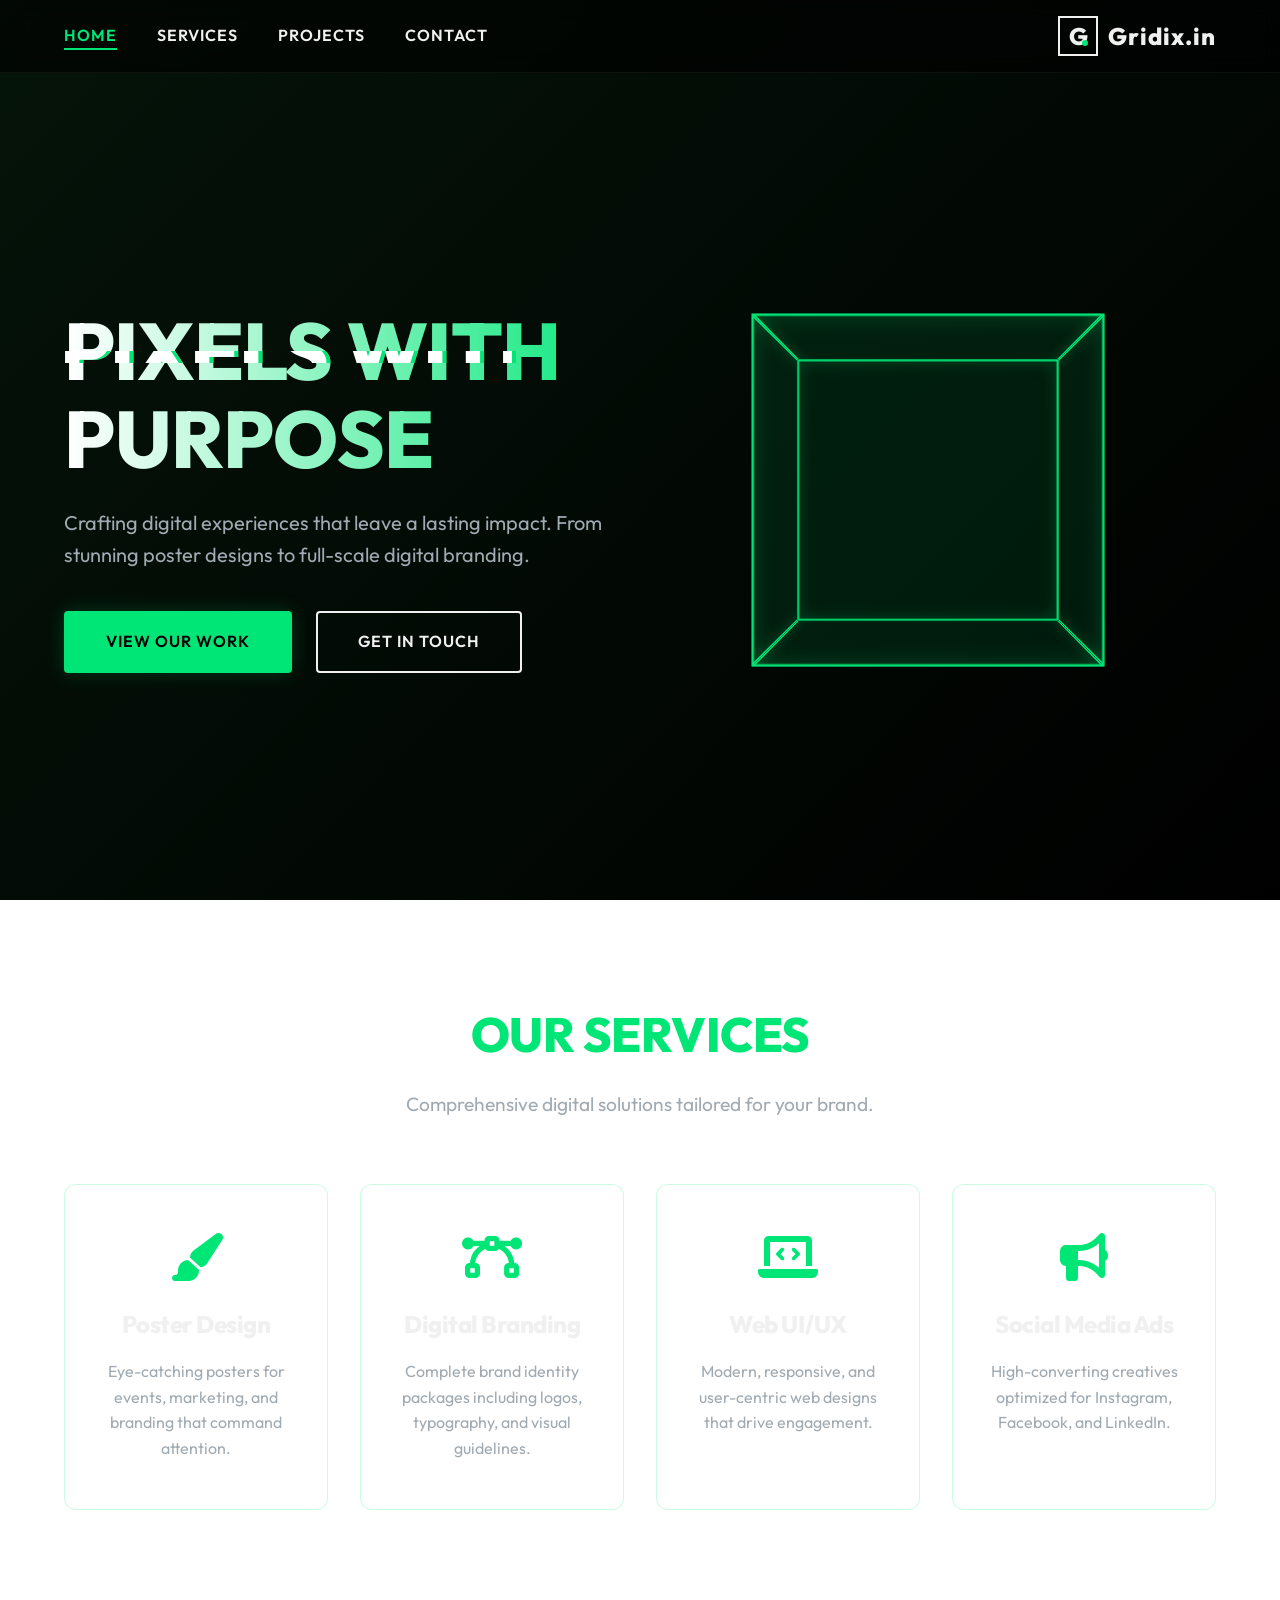
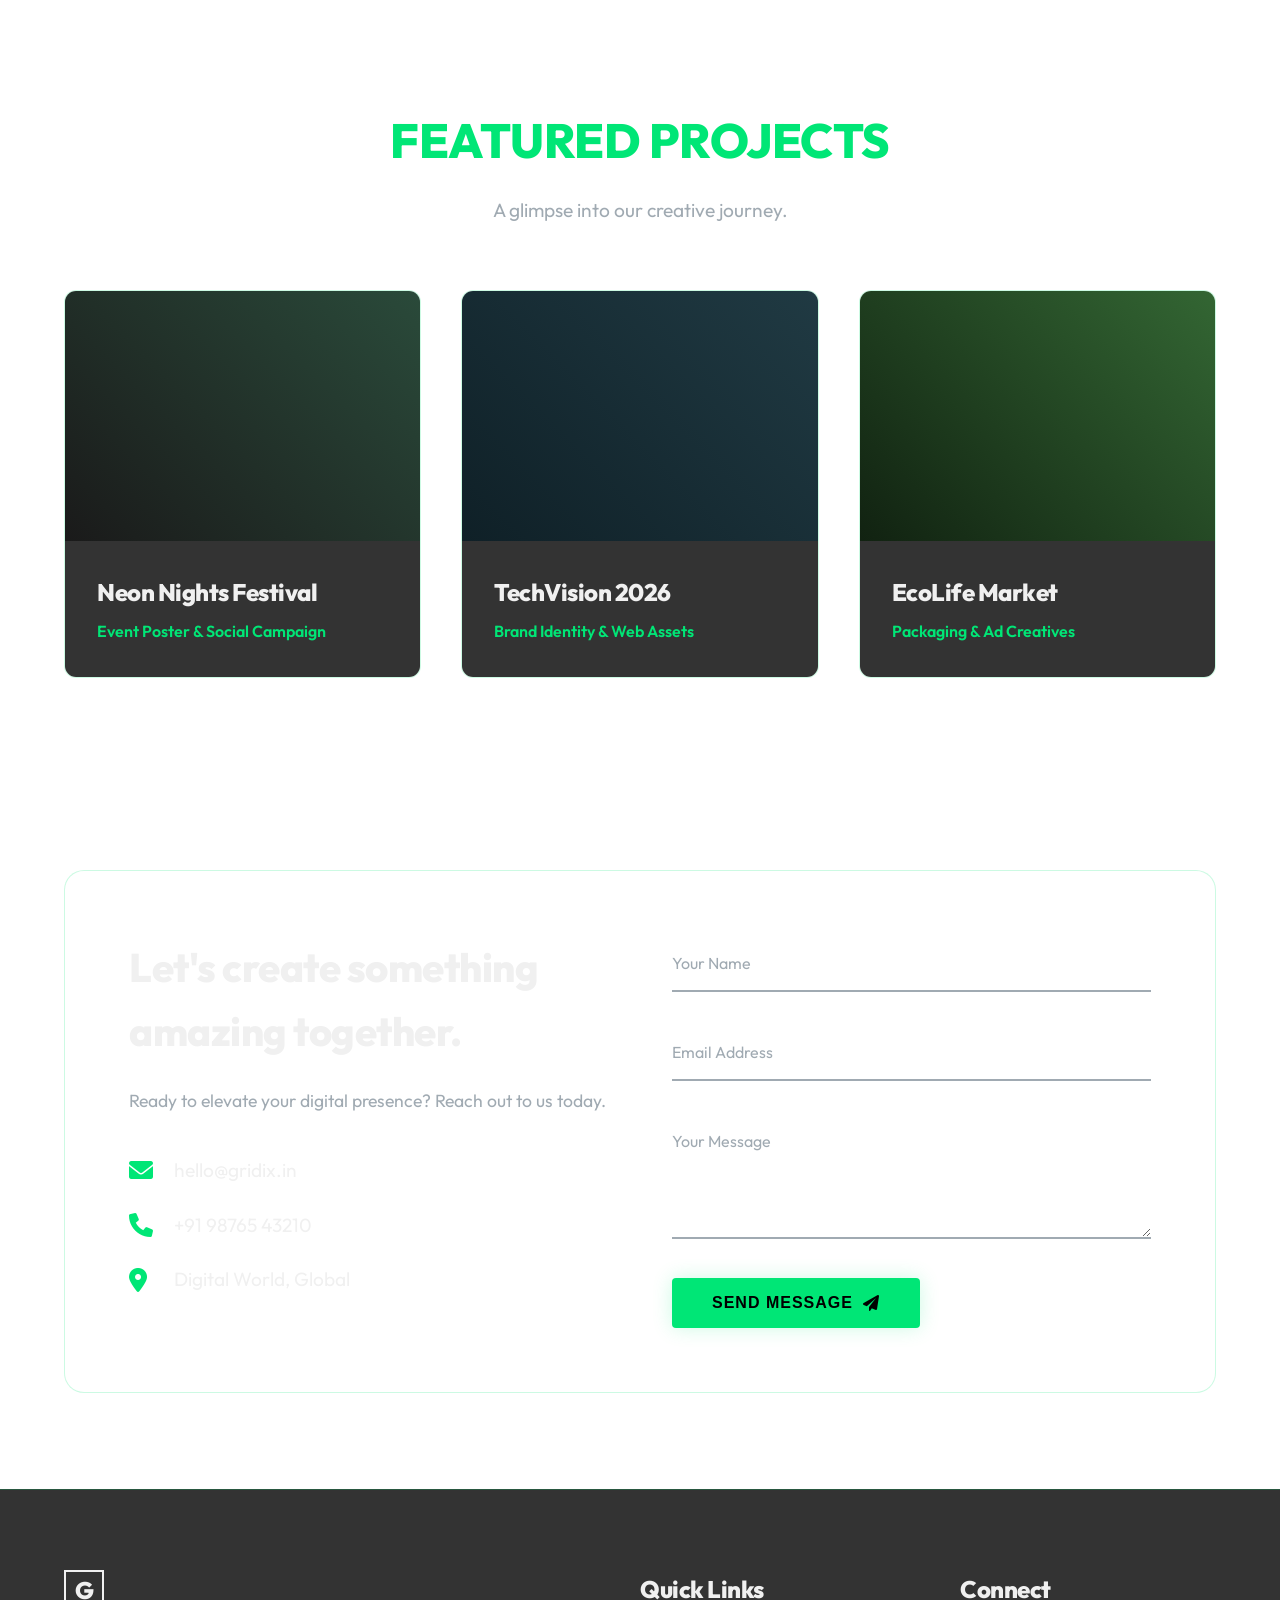
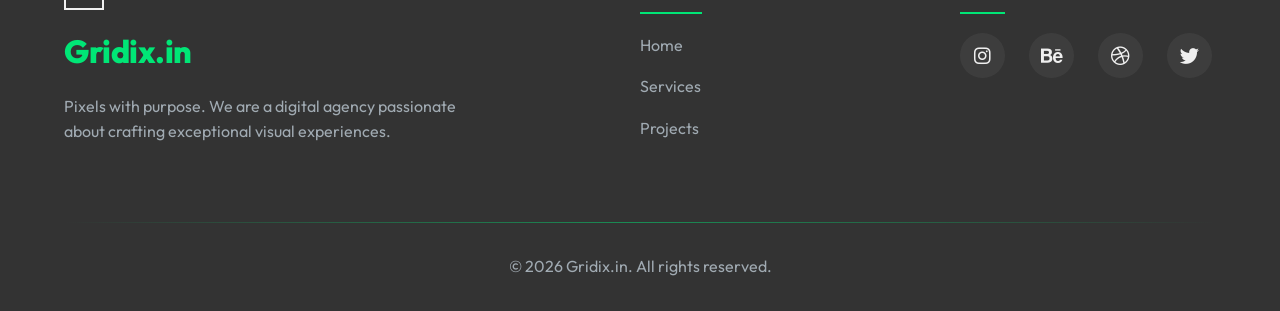
==== index.html @ 875e8d10 "new project created" ====
<!DOCTYPE html>
<html lang="en">
<head>
    <meta charset="UTF-8">
    <meta name="viewport" content="width=device-width, initial-scale=1.0">
    <title>Gridix.in | Digital Agency</title>
    <meta name="description" content="Gridix.in - A premier digital agency specializing in poster design and comprehensive digital solutions.">
    <link rel="stylesheet" href="style.css">
    <link rel="preconnect" href="https://fonts.googleapis.com">
    <link rel="preconnect" href="https://fonts.gstatic.com" crossorigin>
    <link href="https://fonts.googleapis.com/css2?family=Outfit:wght@300;400;600;800&display=swap" rel="stylesheet">
    <link href="https://cdnjs.cloudflare.com/ajax/libs/font-awesome/6.0.0/css/all.min.css" rel="stylesheet">
</head>
<body>
    <header>
        <nav class="navbar">
            <ul class="nav-links">
                <li><a href="#home" class="active">Home</a></li>
                <li><a href="#services">Services</a></li>
                <li><a href="#projects">Projects</a></li>
                <li><a href="#contact">Contact</a></li>
            </ul>
            <div class="logo">
                <a href="#">
                    <div class="logo-box">
                        <span class="g-letter">G</span>
                        <div class="logo-dot"></div>
                    </div>
                    <span class="logo-text">Gridix.in</span>
                </a>
            </div>
            <div class="hamburger">
                <i class="fas fa-bars"></i>
            </div>
        </nav>
    </header>

    <main>
        <section id="home" class="hero">
            <div class="hero-content">
                <h1 class="glitch" data-text="PIXELS WITH PURPOSE">PIXELS WITH PURPOSE</h1>
                <p class="subtitle">Crafting digital experiences that leave a lasting impact. From stunning poster designs to full-scale digital branding.</p>
                <div class="cta-buttons">
                    <a href="#projects" class="btn primary-btn">View Our Work</a>
                    <a href="#contact" class="btn secondary-btn">Get in Touch</a>
                </div>
            </div>
            <div class="hero-graphics">
                <div class="cube-container">
                    <div class="cube">
                        <div class="face front"></div>
                        <div class="face back"></div>
                        <div class="face right"></div>
                        <div class="face left"></div>
                        <div class="face top"></div>
                        <div class="face bottom"></div>
                    </div>
                </div>
            </div>
        </section>

        <section id="services" class="services">
            <div class="section-header">
                <h2>Our Services</h2>
                <p>Comprehensive digital solutions tailored for your brand.</p>
            </div>
            <div class="service-grid">
                <div class="service-card">
                    <i class="fas fa-paint-brush"></i>
                    <h3>Poster Design</h3>
                    <p>Eye-catching posters for events, marketing, and branding that command attention.</p>
                </div>
                <div class="service-card">
                    <i class="fas fa-bezier-curve"></i>
                    <h3>Digital Branding</h3>
                    <p>Complete brand identity packages including logos, typography, and visual guidelines.</p>
                </div>
                <div class="service-card">
                    <i class="fas fa-laptop-code"></i>
                    <h3>Web UI/UX</h3>
                    <p>Modern, responsive, and user-centric web designs that drive engagement.</p>
                </div>
                <div class="service-card">
                    <i class="fas fa-bullhorn"></i>
                    <h3>Social Media Ads</h3>
                    <p>High-converting creatives optimized for Instagram, Facebook, and LinkedIn.</p>
                </div>
            </div>
        </section>

        <section id="projects" class="projects">
            <div class="section-header">
                <h2>Featured Projects</h2>
                <p>A glimpse into our creative journey.</p>
            </div>
            <div class="project-grid">
                <div class="project-card">
                    <div class="project-img" style="background: linear-gradient(45deg, #1a1a1a, #2a4a3a);"></div>
                    <div class="project-info">
                        <h3>Neon Nights Festival</h3>
                        <p>Event Poster & Social Campaign</p>
                    </div>
                </div>
                <div class="project-card">
                    <div class="project-img" style="background: linear-gradient(45deg, #0f2027, #203a43);"></div>
                    <div class="project-info">
                        <h3>TechVision 2026</h3>
                        <p>Brand Identity & Web Assets</p>
                    </div>
                </div>
                <div class="project-card">
                    <div class="project-img" style="background: linear-gradient(45deg, #112211, #336633);"></div>
                    <div class="project-info">
                        <h3>EcoLife Market</h3>
                        <p>Packaging & Ad Creatives</p>
                    </div>
                </div>
            </div>
        </section>

        <section id="contact" class="contact">
            <div class="contact-container">
                <div class="contact-info">
                    <h2>Let's create something amazing together.</h2>
                    <p>Ready to elevate your digital presence? Reach out to us today.</p>
                    <ul class="contact-details">
                        <li><i class="fas fa-envelope"></i> hello@gridix.in</li>
                        <li><i class="fas fa-phone"></i> +91 98765 43210</li>
                        <li><i class="fas fa-map-marker-alt"></i> Digital World, Global</li>
                    </ul>
                </div>
                <form class="contact-form">
                    <div class="input-group">
                        <input type="text" id="name" required placeholder=" ">
                        <label for="name">Your Name</label>
                    </div>
                    <div class="input-group">
                        <input type="email" id="email" required placeholder=" ">
                        <label for="email">Email Address</label>
                    </div>
                    <div class="input-group">
                        <textarea id="message" rows="4" required placeholder=" "></textarea>
                        <label for="message">Your Message</label>
                    </div>
                    <button type="submit" class="btn primary-btn submit-btn">Send Message <i class="fas fa-paper-plane"></i></button>
                </form>
            </div>
        </section>
    </main>

    <footer>
        <div class="footer-content">
            <div class="footer-brand">
                <div class="logo-box small">
                    <span class="g-letter">G</span>
                </div>
                <h2>Gridix.in</h2>
                <p>Pixels with purpose. We are a digital agency passionate about crafting exceptional visual experiences.</p>
            </div>
            <div class="footer-links">
                <h3>Quick Links</h3>
                <ul>
                    <li><a href="#home">Home</a></li>
                    <li><a href="#services">Services</a></li>
                    <li><a href="#projects">Projects</a></li>
                </ul>
            </div>
            <div class="footer-social">
                <h3>Connect</h3>
                <div class="social-icons">
                    <a href="#"><i class="fab fa-instagram"></i></a>
                    <a href="#"><i class="fab fa-behance"></i></a>
                    <a href="#"><i class="fab fa-dribbble"></i></a>
                    <a href="#"><i class="fab fa-twitter"></i></a>
                </div>
            </div>
        </div>
        <div class="footer-bottom">
            <p>&copy; 2026 Gridix.in. All rights reserved.</p>
            <div class="glowing-line"></div>
        </div>
    </footer>

    <script src="script.js"></script>
</body>
</html>
---- style.css ----
:root {
    --bg-dark: #050a07;
    --bg-gradient: linear-gradient(135deg, #051409 0%, #000000 100%);
    --primary-green: #00e676;
    --primary-dark: #00b25c;
    --text-main: #f0f0f0;
    --text-muted: #a0aab2;
    --card-bg: rgba(255, 255, 255, 0.03);
    --card-border: rgba(0, 230, 118, 0.2);
    --glass-bg: rgba(0, 0, 0, 0.6);
    --glass-border: rgba(255, 255, 255, 0.05);
}

* {
    margin: 0;
    padding: 0;
    box-sizing: border-box;
}

html {
    scroll-behavior: smooth;
}

body {
    font-family: 'Outfit', sans-serif;
    background: var(--bg-gradient);
    background-attachment: fixed;
    color: var(--text-main);
    line-height: 1.6;
    overflow-x: hidden;
}

/* Typography */
h1, h2, h3, h4 {
    font-weight: 800;
    letter-spacing: -0.5px;
}

/* Navbar */
header {
    position: fixed;
    top: 0;
    left: 0;
    width: 100%;
    z-index: 1000;
    backdrop-filter: blur(10px);
    -webkit-backdrop-filter: blur(10px);
    background: var(--glass-bg);
    border-bottom: 1px solid var(--glass-border);
    transition: all 0.3s ease;
}

.navbar {
    display: flex;
    justify-content: space-between;
    align-items: center;
    padding: 1rem 5%;
    max-width: 1400px;
    margin: 0 auto;
}

/* Reverse order for logo on right */
.nav-links {
    display: flex;
    list-style: none;
    gap: 2.5rem;
    order: 1; /* Left side */
}

.nav-links a {
    color: var(--text-main);
    text-decoration: none;
    font-weight: 600;
    font-size: 1rem;
    text-transform: uppercase;
    letter-spacing: 1px;
    position: relative;
    transition: color 0.3s ease;
}

.nav-links a::after {
    content: '';
    position: absolute;
    bottom: -5px;
    left: 0;
    width: 0;
    height: 2px;
    background: var(--primary-green);
    transition: width 0.3s ease;
}

.nav-links a:hover, .nav-links a.active {
    color: var(--primary-green);
}

.nav-links a:hover::after, .nav-links a.active::after {
    width: 100%;
}

.logo {
    order: 2; /* Right side */
}

.logo a {
    display: flex;
    align-items: center;
    gap: 10px;
    text-decoration: none;
    color: var(--text-main);
}

.logo-box {
    width: 40px;
    height: 40px;
    background: transparent;
    border: 2px solid var(--text-main);
    display: flex;
    justify-content: center;
    align-items: center;
    position: relative;
    transition: all 0.3s ease;
}

.logo-box .g-letter {
    font-weight: 800;
    font-size: 1.5rem;
    color: var(--text-main);
}

.logo-dot {
    position: absolute;
    bottom: 8px;
    right: 8px;
    width: 6px;
    height: 6px;
    background: var(--primary-green);
    border-radius: 50%;
}

.logo-text {
    font-weight: 800;
    font-size: 1.5rem;
    letter-spacing: 1px;
}

.logo:hover .logo-box {
    border-color: var(--primary-green);
    box-shadow: 0 0 15px rgba(0, 230, 118, 0.3);
}

.hamburger {
    display: none;
    font-size: 1.5rem;
    cursor: pointer;
    order: 3;
    color: var(--text-main);
}

/* Hero Section */
.hero {
    min-height: 100vh;
    display: flex;
    align-items: center;
    padding: 0 5%;
    max-width: 1400px;
    margin: 0 auto;
    padding-top: 80px;
    position: relative;
    overflow: hidden;
}

.hero-content {
    flex: 1;
    z-index: 2;
}

.hero h1 {
    font-size: 5rem;
    line-height: 1.1;
    margin-bottom: 1.5rem;
    background: linear-gradient(to right, #fff, var(--primary-green));
    -webkit-background-clip: text;
    -webkit-text-fill-color: transparent;
    text-transform: uppercase;
}

.hero .subtitle {
    font-size: 1.25rem;
    color: var(--text-muted);
    max-width: 600px;
    margin-bottom: 2.5rem;
}

.cta-buttons {
    display: flex;
    gap: 1.5rem;
}

.btn {
    padding: 1rem 2.5rem;
    border-radius: 4px;
    text-decoration: none;
    font-weight: 600;
    font-size: 1rem;
    text-transform: uppercase;
    letter-spacing: 1px;
    transition: all 0.3s ease;
    cursor: pointer;
    display: inline-flex;
    align-items: center;
    justify-content: center;
    gap: 10px;
}

.primary-btn {
    background: var(--primary-green);
    color: #000;
    border: 2px solid var(--primary-green);
    box-shadow: 0 0 20px rgba(0, 230, 118, 0.2);
}

.primary-btn:hover {
    background: transparent;
    color: var(--primary-green);
    box-shadow: 0 0 30px rgba(0, 230, 118, 0.4);
}

.secondary-btn {
    background: transparent;
    color: var(--text-main);
    border: 2px solid var(--text-main);
}

.secondary-btn:hover {
    border-color: var(--primary-green);
    color: var(--primary-green);
}

/* 3D Cube Animation for Hero */
.hero-graphics {
    flex: 1;
    display: flex;
    justify-content: center;
    align-items: center;
    z-index: 1;
}

.cube-container {
    width: 300px;
    height: 300px;
    perspective: 1000px;
}

.cube {
    width: 100%;
    height: 100%;
    position: relative;
    transform-style: preserve-3d;
    animation: rotate 20s infinite linear;
}

.face {
    position: absolute;
    width: 300px;
    height: 300px;
    background: rgba(0, 230, 118, 0.05);
    border: 2px solid var(--primary-green);
    box-shadow: 0 0 20px rgba(0, 230, 118, 0.2) inset;
}

.front  { transform: translateZ(150px); }
.back   { transform: rotateY(180deg) translateZ(150px); }
.right  { transform: rotateY(90deg) translateZ(150px); }
.left   { transform: rotateY(-90deg) translateZ(150px); }
.top    { transform: rotateX(90deg) translateZ(150px); }
.bottom { transform: rotateX(-90deg) translateZ(150px); }

@keyframes rotate {
    0% { transform: rotateX(0) rotateY(0); }
    100% { transform: rotateX(360deg) rotateY(360deg); }
}

/* Sections Common */
section {
    padding: 6rem 5%;
    max-width: 1400px;
    margin: 0 auto;
}

.section-header {
    margin-bottom: 4rem;
    text-align: center;
}

.section-header h2 {
    font-size: 3rem;
    color: var(--primary-green);
    margin-bottom: 1rem;
    text-transform: uppercase;
}

.section-header p {
    color: var(--text-muted);
    font-size: 1.2rem;
}

/* Services */
.service-grid {
    display: grid;
    grid-template-columns: repeat(auto-fit, minmax(250px, 1fr));
    gap: 2rem;
}

.service-card {
    background: var(--card-bg);
    border: 1px solid var(--card-border);
    padding: 3rem 2rem;
    border-radius: 12px;
    text-align: center;
    transition: all 0.4s ease;
    backdrop-filter: blur(5px);
    position: relative;
    overflow: hidden;
}

.service-card::before {
    content: '';
    position: absolute;
    top: 0;
    left: 0;
    width: 100%;
    height: 100%;
    background: linear-gradient(45deg, transparent, rgba(0, 230, 118, 0.1), transparent);
    transform: translateX(-100%);
    transition: transform 0.6s ease;
}

.service-card:hover::before {
    transform: translateX(100%);
}

.service-card:hover {
    transform: translateY(-10px);
    border-color: var(--primary-green);
    box-shadow: 0 10px 30px rgba(0, 0, 0, 0.5);
}

.service-card i {
    font-size: 3rem;
    color: var(--primary-green);
    margin-bottom: 1.5rem;
}

.service-card h3 {
    font-size: 1.5rem;
    margin-bottom: 1rem;
}

.service-card p {
    color: var(--text-muted);
}

/* Projects */
.project-grid {
    display: grid;
    grid-template-columns: repeat(auto-fit, minmax(350px, 1fr));
    gap: 2.5rem;
}

.project-card {
    border-radius: 12px;
    overflow: hidden;
    background: var(--card-bg);
    border: 1px solid var(--card-border);
    transition: all 0.4s ease;
    cursor: pointer;
}

.project-img {
    height: 250px;
    width: 100%;
    transition: transform 0.5s ease;
}

.project-card:hover .project-img {
    transform: scale(1.05);
}

.project-info {
    padding: 2rem;
    position: relative;
    background: rgba(0,0,0,0.8);
    z-index: 2;
}

.project-info h3 {
    font-size: 1.5rem;
    margin-bottom: 0.5rem;
}

.project-info p {
    color: var(--primary-green);
    font-weight: 600;
}

.project-card:hover {
    border-color: var(--primary-green);
    box-shadow: 0 15px 40px rgba(0, 230, 118, 0.15);
}

/* Contact */
.contact-container {
    display: grid;
    grid-template-columns: 1fr 1fr;
    gap: 4rem;
    background: var(--card-bg);
    border: 1px solid var(--card-border);
    padding: 4rem;
    border-radius: 20px;
    backdrop-filter: blur(10px);
}

.contact-info h2 {
    font-size: 2.5rem;
    margin-bottom: 1.5rem;
}

.contact-info p {
    color: var(--text-muted);
    margin-bottom: 2.5rem;
    font-size: 1.1rem;
}

.contact-details {
    list-style: none;
}

.contact-details li {
    display: flex;
    align-items: center;
    gap: 15px;
    margin-bottom: 1.5rem;
    font-size: 1.2rem;
}

.contact-details i {
    color: var(--primary-green);
    font-size: 1.5rem;
    width: 30px;
}

.contact-form {
    display: flex;
    flex-direction: column;
    gap: 2rem;
}

.input-group {
    position: relative;
}

.input-group input,
.input-group textarea {
    width: 100%;
    padding: 1rem 0;
    background: transparent;
    border: none;
    border-bottom: 2px solid var(--text-muted);
    color: var(--text-main);
    font-size: 1.1rem;
    font-family: 'Outfit', sans-serif;
    outline: none;
    transition: border-color 0.3s ease;
}

.input-group label {
    position: absolute;
    left: 0;
    top: 1rem;
    color: var(--text-muted);
    transition: all 0.3s ease;
    pointer-events: none;
}

.input-group input:focus,
.input-group textarea:focus {
    border-bottom-color: var(--primary-green);
}

.input-group input:focus + label,
.input-group input:not(:placeholder-shown) + label,
.input-group textarea:focus + label,
.input-group textarea:not(:placeholder-shown) + label {
    top: -1.5rem;
    font-size: 0.9rem;
    color: var(--primary-green);
}

.submit-btn {
    align-self: flex-start;
    border: none;
}

/* Footer */
footer {
    background: rgba(0, 0, 0, 0.8);
    border-top: 1px solid var(--card-border);
    padding: 5rem 5% 2rem;
}

.footer-content {
    max-width: 1400px;
    margin: 0 auto;
    display: grid;
    grid-template-columns: 2fr 1fr 1fr;
    gap: 4rem;
    margin-bottom: 4rem;
}

.footer-brand h2 {
    font-size: 2rem;
    margin: 1rem 0;
    color: var(--primary-green);
}

.footer-brand p {
    color: var(--text-muted);
    max-width: 400px;
}

.footer-links h3, .footer-social h3 {
    font-size: 1.5rem;
    margin-bottom: 1.5rem;
    position: relative;
    display: inline-block;
}

.footer-links h3::after, .footer-social h3::after {
    content: '';
    position: absolute;
    bottom: -5px;
    left: 0;
    width: 50%;
    height: 2px;
    background: var(--primary-green);
}

.footer-links ul {
    list-style: none;
}

.footer-links li {
    margin-bottom: 1rem;
}

.footer-links a {
    color: var(--text-muted);
    text-decoration: none;
    transition: color 0.3s ease;
}

.footer-links a:hover {
    color: var(--primary-green);
}

.social-icons {
    display: flex;
    gap: 1.5rem;
}

.social-icons a {
    width: 45px;
    height: 45px;
    border-radius: 50%;
    background: rgba(255, 255, 255, 0.05);
    display: flex;
    justify-content: center;
    align-items: center;
    color: var(--text-main);
    text-decoration: none;
    font-size: 1.2rem;
    transition: all 0.3s ease;
    border: 1px solid transparent;
}

.social-icons a:hover {
    background: var(--primary-green);
    color: #000;
    transform: translateY(-5px);
    box-shadow: 0 5px 15px rgba(0, 230, 118, 0.4);
}

.footer-bottom {
    max-width: 1400px;
    margin: 0 auto;
    text-align: center;
    color: var(--text-muted);
    position: relative;
    padding-top: 2rem;
}

.glowing-line {
    position: absolute;
    top: 0;
    left: 50%;
    transform: translateX(-50%);
    width: 100%;
    height: 1px;
    background: linear-gradient(90deg, transparent, var(--primary-green), transparent);
    opacity: 0.5;
}

/* Responsive */
@media (max-width: 1024px) {
    .hero h1 { font-size: 4rem; }
    .contact-container { grid-template-columns: 1fr; }
    .footer-content { grid-template-columns: 1fr 1fr; }
}

@media (max-width: 768px) {
    .navbar {
        flex-direction: row;
        justify-content: space-between;
    }
    
    .nav-links {
        position: fixed;
        top: 80px;
        left: -100%;
        width: 100%;
        height: calc(100vh - 80px);
        background: var(--bg-dark);
        flex-direction: column;
        align-items: center;
        justify-content: center;
        gap: 3rem;
        transition: left 0.4s ease;
        order: unset;
    }

    .nav-links.active {
        left: 0;
    }
    
    .nav-links a {
        font-size: 1.5rem;
    }

    header .navbar {
        display: flex;
        justify-content: space-between;
    }
    .hamburger {
        display: block;
        order: 1;
    }
    .logo {
        order: 2;
    }
    .logo a {
        justify-content: flex-end;
    }

    .hero {
        flex-direction: column-reverse;
        text-align: center;
        padding-top: 120px;
    }

    .cta-buttons {
        justify-content: center;
    }

    .hero h1 { font-size: 3rem; }
    
    .cube-container {
        width: 200px;
        height: 200px;
        margin-bottom: 3rem;
    }
    
    .face {
        width: 200px;
        height: 200px;
    }
    .front  { transform: translateZ(100px); }
    .back   { transform: rotateY(180deg) translateZ(100px); }
    .right  { transform: rotateY(90deg) translateZ(100px); }
    .left   { transform: rotateY(-90deg) translateZ(100px); }
    .top    { transform: rotateX(90deg) translateZ(100px); }
    .bottom { transform: rotateX(-90deg) translateZ(100px); }

    .footer-content { grid-template-columns: 1fr; gap: 2rem; }
}

/* Utility Animations */
.glitch {
    position: relative;
}

.glitch::before, .glitch::after {
    content: attr(data-text);
    position: absolute;
    top: 0;
    left: 0;
    width: 100%;
    height: 100%;
    background: transparent;
    pointer-events: none;
}

.glitch::before {
    left: 2px;
    text-shadow: -2px 0 var(--primary-green);
    clip: rect(44px, 450px, 56px, 0);
    animation: glitch-anim 5s infinite linear alternate-reverse;
}

.glitch::after {
    left: -2px;
    text-shadow: -2px 0 #fff;
    clip: rect(44px, 450px, 56px, 0);
    animation: glitch-anim2 5s infinite linear alternate-reverse;
}

@keyframes glitch-anim {
    0% { clip: rect(13px, 9999px, 83px, 0); }
    5% { clip: rect(61px, 9999px, 49px, 0); }
    10% { clip: rect(89px, 9999px, 32px, 0); }
    15% { clip: rect(31px, 9999px, 12px, 0); }
    20% { clip: rect(2px, 9999px, 72px, 0); }
    25% { clip: rect(56px, 9999px, 86px, 0); }
    30% { clip: rect(97px, 9999px, 2px, 0); }
    35% { clip: rect(42px, 9999px, 93px, 0); }
    40% { clip: rect(78px, 9999px, 64px, 0); }
    45% { clip: rect(15px, 9999px, 21px, 0); }
    50% { clip: rect(64px, 9999px, 47px, 0); }
    55% { clip: rect(33px, 9999px, 19px, 0); }
    60% { clip: rect(82px, 9999px, 53px, 0); }
    65% { clip: rect(27px, 9999px, 81px, 0); }
    70% { clip: rect(59px, 9999px, 36px, 0); }
    75% { clip: rect(91px, 9999px, 9px, 0); }
    80% { clip: rect(14px, 9999px, 78px, 0); }
    85% { clip: rect(48px, 9999px, 52px, 0); }
    90% { clip: rect(73px, 9999px, 28px, 0); }
    95% { clip: rect(21px, 9999px, 63px, 0); }
    100% { clip: rect(86px, 9999px, 41px, 0); }
}

@keyframes glitch-anim2 {
    0% { clip: rect(48px, 9999px, 81px, 0); }
    5% { clip: rect(15px, 9999px, 62px, 0); }
    10% { clip: rect(93px, 9999px, 24px, 0); }
    15% { clip: rect(57px, 9999px, 11px, 0); }
    20% { clip: rect(22px, 9999px, 79px, 0); }
    25% { clip: rect(84px, 9999px, 36px, 0); }
    30% { clip: rect(6px, 9999px, 92px, 0); }
    35% { clip: rect(39px, 9999px, 45px, 0); }
    40% { clip: rect(67px, 9999px, 8px, 0); }
    45% { clip: rect(19px, 9999px, 53px, 0); }
    50% { clip: rect(72px, 9999px, 27px, 0); }
    55% { clip: rect(41px, 9999px, 69px, 0); }
    60% { clip: rect(88px, 9999px, 14px, 0); }
    65% { clip: rect(35px, 9999px, 98px, 0); }
    70% { clip: rect(63px, 9999px, 42px, 0); }
    75% { clip: rect(11px, 9999px, 76px, 0); }
    80% { clip: rect(95px, 9999px, 33px, 0); }
    85% { clip: rect(52px, 9999px, 87px, 0); }
    90% { clip: rect(28px, 9999px, 5px, 0); }
    95% { clip: rect(76px, 9999px, 61px, 0); }
    100% { clip: rect(4px, 9999px, 89px, 0); }
}
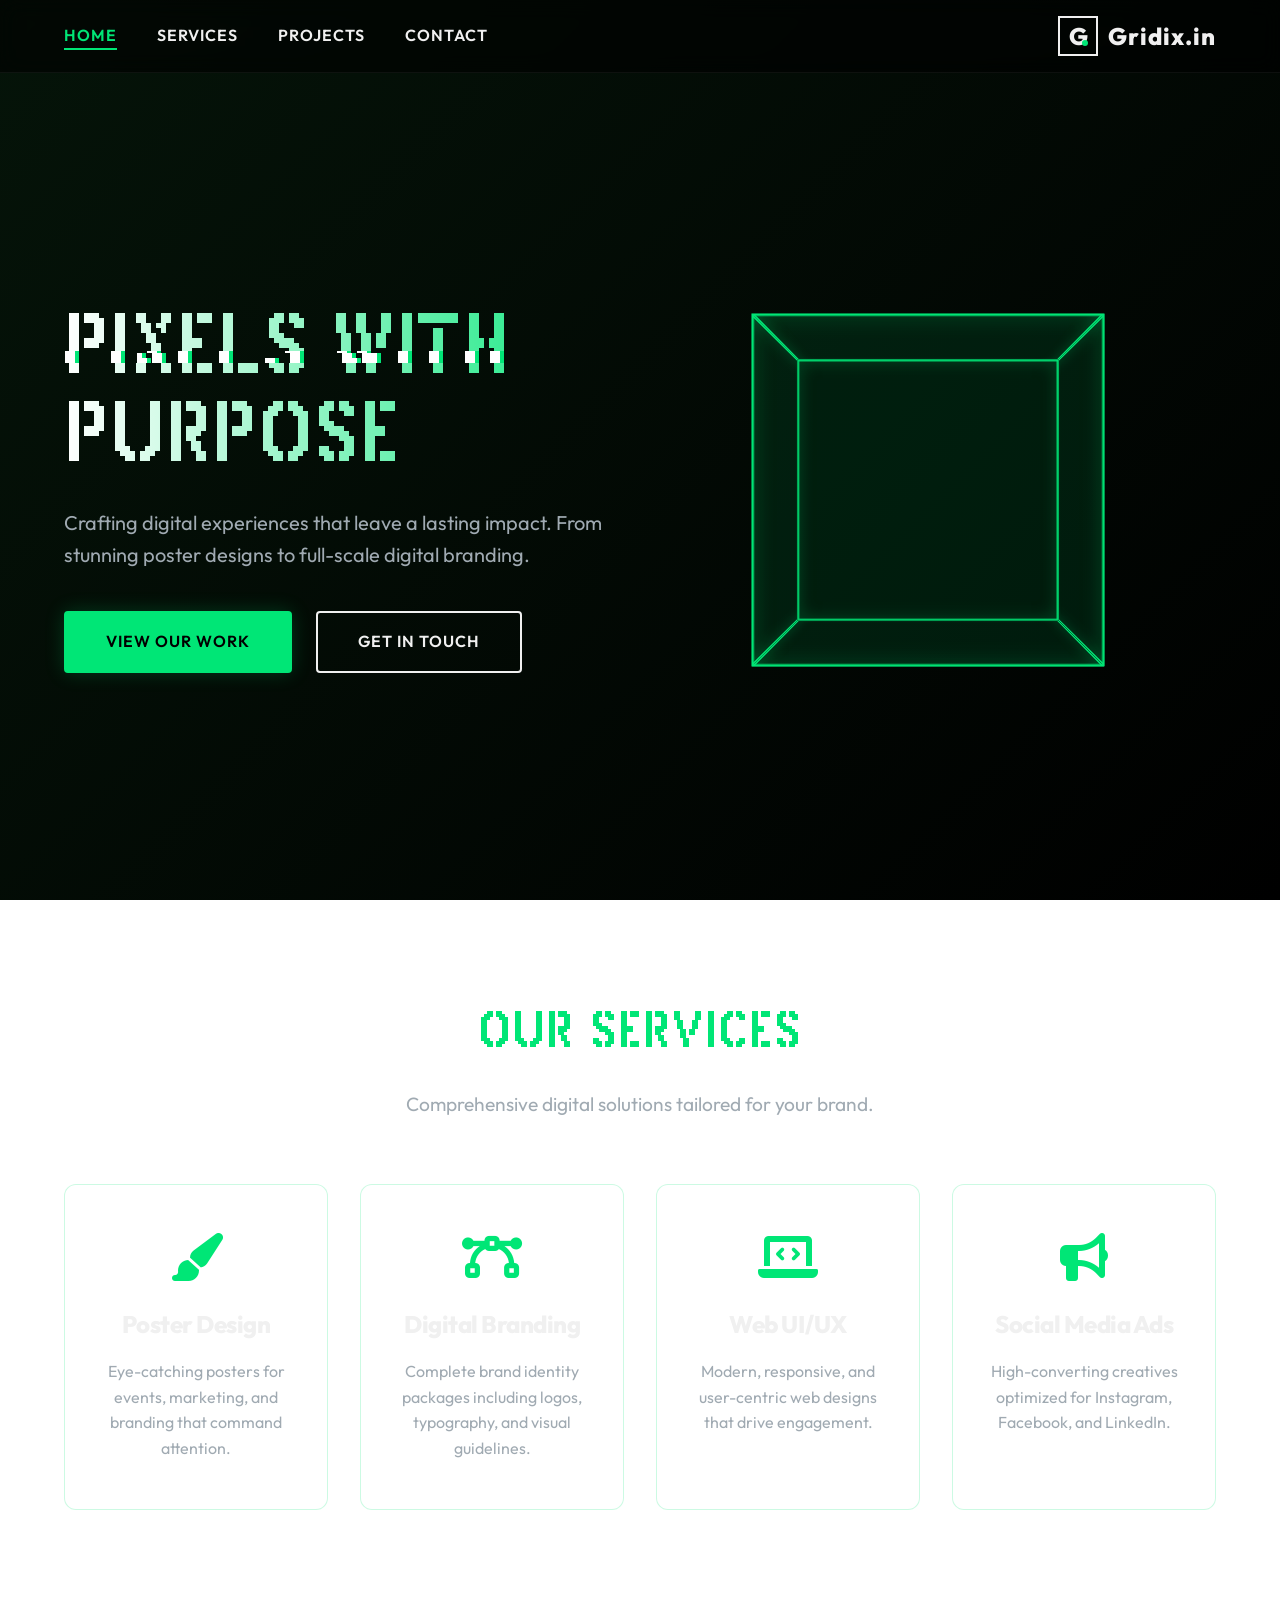
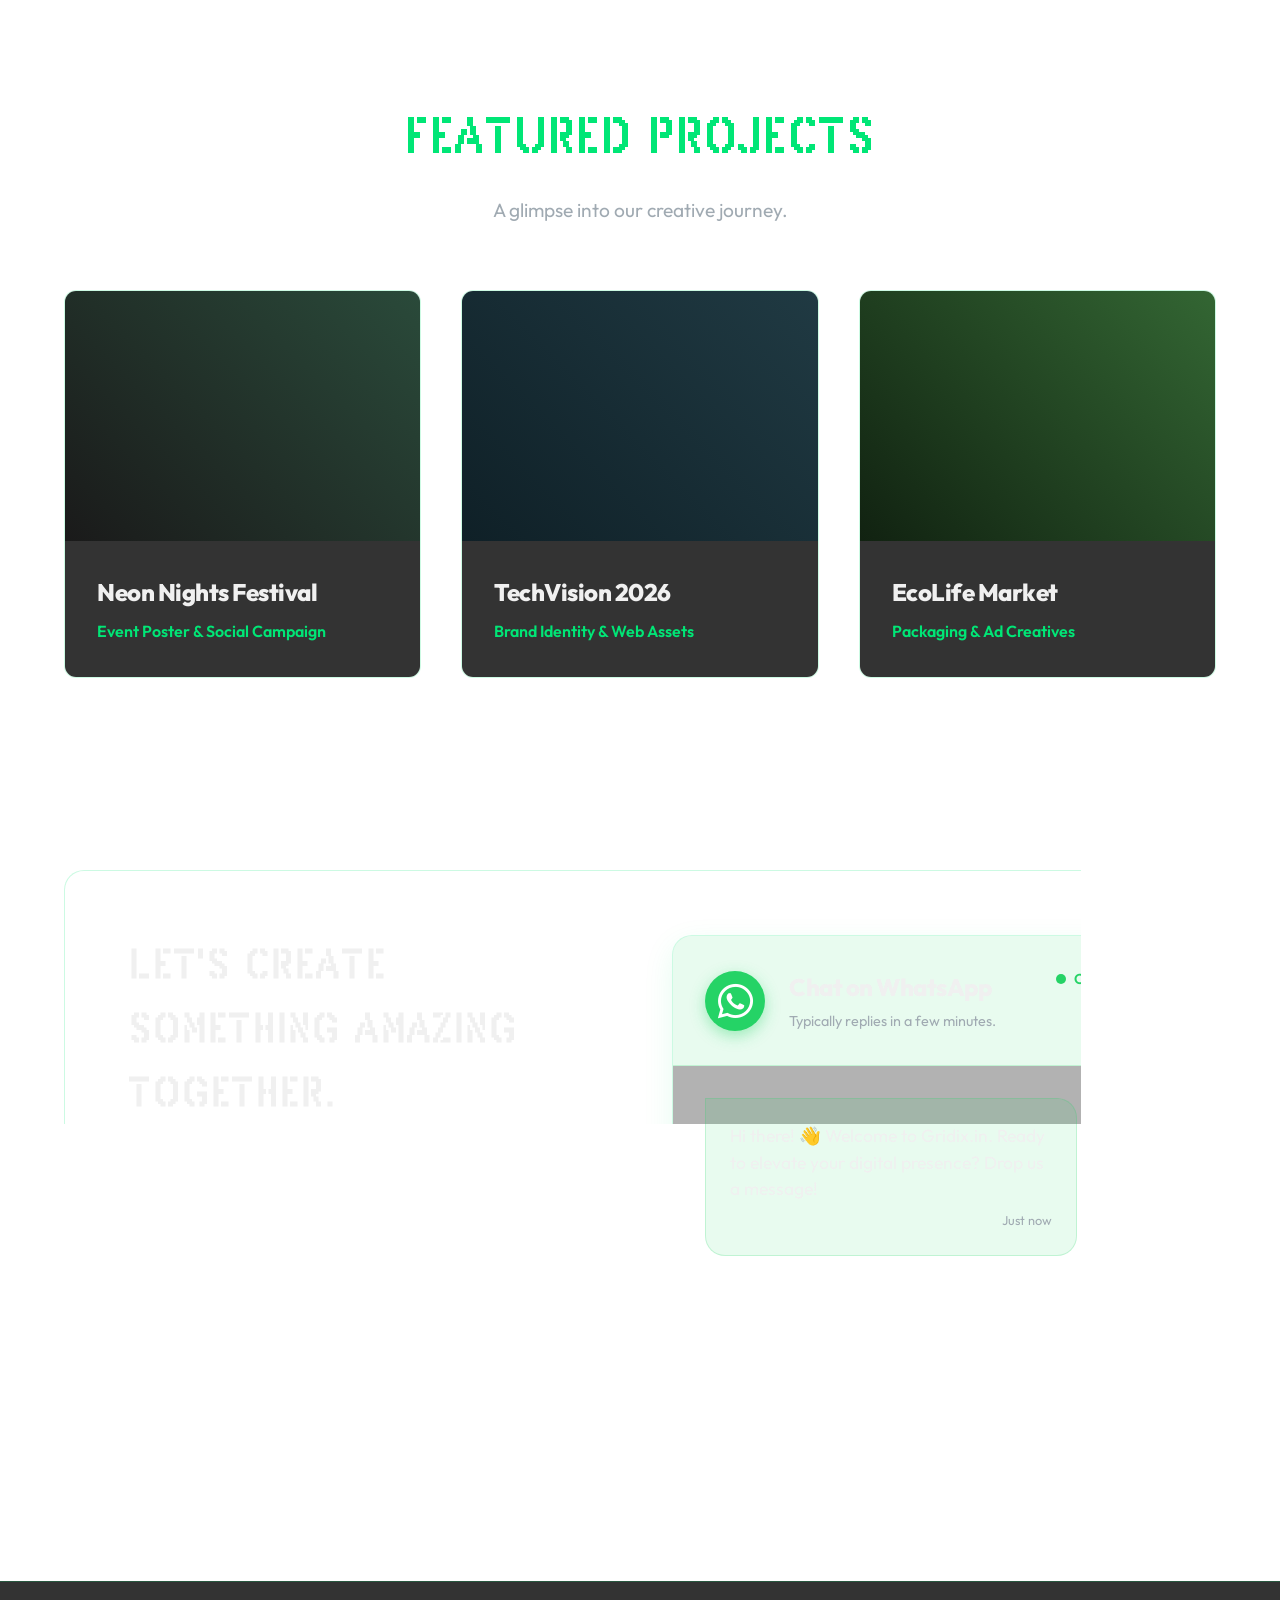
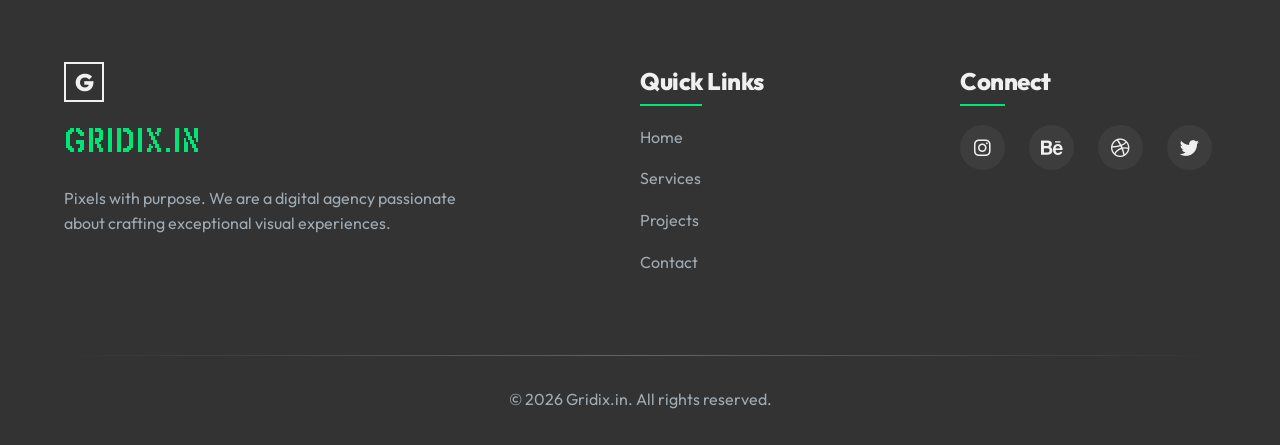
==== commit e9eef8d7: "created responsive system , whatsapp contact system and added new font" ====
--- a/index.html
+++ b/index.html
@@ -15,10 +15,10 @@
     <header>
         <nav class="navbar">
             <ul class="nav-links">
-                <li><a href="#home" class="active">Home</a></li>
-                <li><a href="#services">Services</a></li>
-                <li><a href="#projects">Projects</a></li>
-                <li><a href="#contact">Contact</a></li>
+                <li><a href="index.html" class="active">Home</a></li>
+                <li><a href="services.html">Services</a></li>
+                <li><a href="projects.html">Projects</a></li>
+                <li><a href="contact.html">Contact</a></li>
             </ul>
             <div class="logo">
                 <a href="#">
@@ -41,8 +41,8 @@
                 <h1 class="glitch" data-text="PIXELS WITH PURPOSE">PIXELS WITH PURPOSE</h1>
                 <p class="subtitle">Crafting digital experiences that leave a lasting impact. From stunning poster designs to full-scale digital branding.</p>
                 <div class="cta-buttons">
-                    <a href="#projects" class="btn primary-btn">View Our Work</a>
-                    <a href="#contact" class="btn secondary-btn">Get in Touch</a>
+                    <a href="projects.html" class="btn primary-btn">View Our Work</a>
+                    <a href="contact.html" class="btn secondary-btn">Get in Touch</a>
                 </div>
             </div>
             <div class="hero-graphics">
@@ -129,21 +129,31 @@
                         <li><i class="fas fa-map-marker-alt"></i> Digital World, Global</li>
                     </ul>
                 </div>
-                <form class="contact-form">
-                    <div class="input-group">
-                        <input type="text" id="name" required placeholder=" ">
-                        <label for="name">Your Name</label>
+                <div class="whatsapp-cta">
+                    <div class="wa-header">
+                        <div class="wa-icon">
+                            <i class="fab fa-whatsapp"></i>
+                        </div>
+                        <div class="wa-info">
+                            <h3>Chat on WhatsApp</h3>
+                            <p>Typically replies in a few minutes.</p>
+                        </div>
+                        <div class="wa-status">
+                            <span class="pulse-dot"></span> Online
+                        </div>
                     </div>
-                    <div class="input-group">
-                        <input type="email" id="email" required placeholder=" ">
-                        <label for="email">Email Address</label>
+                    <div class="wa-body">
+                        <div class="chat-bubble">
+                            <p>Hi there! 👋 Welcome to Gridix.in. Ready to elevate your digital presence? Drop us a message!</p>
+                            <span class="time">Just now</span>
+                        </div>
                     </div>
-                    <div class="input-group">
-                        <textarea id="message" rows="4" required placeholder=" "></textarea>
-                        <label for="message">Your Message</label>
+                    <div class="wa-footer">
+                        <a href="https://wa.me/919876543210?text=Hi%20Gridix.in,%20I'm%20interested%20in%20working%20with%20you!" target="_blank" class="btn wa-btn">
+                            <i class="fab fa-whatsapp"></i> Start Conversation
+                        </a>
                     </div>
-                    <button type="submit" class="btn primary-btn submit-btn">Send Message <i class="fas fa-paper-plane"></i></button>
-                </form>
+                </div>
             </div>
         </section>
     </main>
@@ -160,9 +170,10 @@
             <div class="footer-links">
                 <h3>Quick Links</h3>
                 <ul>
-                    <li><a href="#home">Home</a></li>
-                    <li><a href="#services">Services</a></li>
-                    <li><a href="#projects">Projects</a></li>
+                    <li><a href="index.html">Home</a></li>
+                    <li><a href="services.html">Services</a></li>
+                    <li><a href="projects.html">Projects</a></li>
+                    <li><a href="contact.html">Contact</a></li>
                 </ul>
             </div>
             <div class="footer-social">
--- a/style.css
+++ b/style.css
@@ -31,9 +31,22 @@
 }
 
 /* Typography */
+@font-face {
+    font-family: 'PixelArmy';
+    src: url('font/PixelArmy.ttf') format('truetype');
+    font-weight: normal;
+    font-style: normal;
+}
+
 h1, h2, h3, h4 {
     font-weight: 800;
     letter-spacing: -0.5px;
+}
+
+h1, h2 {
+    font-family: 'PixelArmy', 'Outfit', sans-serif;
+    font-weight: normal;
+    letter-spacing: 1px;
 }
 
 /* Navbar */
@@ -770,3 +783,326 @@
     95% { clip: rect(76px, 9999px, 61px, 0); }
     100% { clip: rect(4px, 9999px, 89px, 0); }
 }
+
+/* --- New Page Specific Styles --- */
+
+.page-main {
+    padding-top: 100px;
+    min-height: calc(100vh - 400px);
+}
+
+.page-header {
+    padding: 4rem 5% 2rem;
+    text-align: center;
+}
+
+.page-header h1 {
+    font-size: 4rem;
+    margin-bottom: 1rem;
+    background: linear-gradient(to right, #fff, var(--primary-green));
+    -webkit-background-clip: text;
+    -webkit-text-fill-color: transparent;
+    text-transform: uppercase;
+    display: inline-block;
+}
+
+/* Gallery Section */
+.gallery-section {
+    padding: 2rem 5% 6rem;
+    max-width: 1400px;
+    margin: 0 auto;
+}
+
+.gallery-category {
+    margin-bottom: 5rem;
+}
+
+.gallery-category h2 {
+    font-size: 2rem;
+    color: var(--text-main);
+    margin-bottom: 2rem;
+    display: flex;
+    align-items: center;
+    gap: 1rem;
+    border-bottom: 2px solid rgba(0, 230, 118, 0.2);
+    padding-bottom: 1rem;
+}
+
+.gallery-category h2 i {
+    color: var(--primary-green);
+}
+
+.gallery-grid {
+    display: grid;
+    grid-template-columns: repeat(auto-fill, minmax(280px, 1fr));
+    gap: 2rem;
+}
+
+.gallery-item {
+    position: relative;
+    border-radius: 12px;
+    overflow: hidden;
+    aspect-ratio: 4/5;
+    background: var(--card-bg);
+    border: 1px solid var(--card-border);
+    transition: all 0.4s ease;
+    cursor: pointer;
+}
+
+.gallery-item img {
+    width: 100%;
+    height: 100%;
+    object-fit: cover;
+    transition: transform 0.6s ease;
+}
+
+.gallery-item .overlay {
+    position: absolute;
+    inset: 0;
+    background: linear-gradient(to top, rgba(0,0,0,0.9), transparent);
+    display: flex;
+    align-items: flex-end;
+    padding: 2rem;
+    opacity: 0;
+    transition: opacity 0.4s ease;
+}
+
+.gallery-item:hover {
+    border-color: var(--primary-green);
+    box-shadow: 0 15px 40px rgba(0, 230, 118, 0.15);
+    transform: translateY(-10px);
+}
+
+.gallery-item:hover img {
+    transform: scale(1.1);
+}
+
+.gallery-item:hover .overlay {
+    opacity: 1;
+}
+
+.gallery-item h3 {
+    color: var(--primary-green);
+    font-size: 1.5rem;
+    transform: translateY(20px);
+    transition: transform 0.4s ease;
+}
+
+.gallery-item:hover h3 {
+    transform: translateY(0);
+}
+
+/* WhatsApp CTA */
+.whatsapp-cta {
+    background: var(--card-bg);
+    border: 1px solid var(--card-border);
+    border-radius: 20px;
+    overflow: hidden;
+    display: flex;
+    flex-direction: column;
+    box-shadow: 0 10px 30px rgba(0, 230, 118, 0.1);
+    transition: all 0.3s ease;
+}
+
+.whatsapp-cta:hover {
+    border-color: #25D366;
+    box-shadow: 0 15px 40px rgba(37, 211, 102, 0.2);
+}
+
+.wa-header {
+    background: rgba(37, 211, 102, 0.1);
+    padding: 2rem;
+    display: flex;
+    align-items: center;
+    gap: 1.5rem;
+    border-bottom: 1px solid rgba(37, 211, 102, 0.2);
+    position: relative;
+}
+
+.wa-icon {
+    width: 60px;
+    height: 60px;
+    background: #25D366;
+    border-radius: 50%;
+    display: flex;
+    align-items: center;
+    justify-content: center;
+    font-size: 2.5rem;
+    color: #fff;
+    box-shadow: 0 5px 15px rgba(37, 211, 102, 0.4);
+}
+
+.wa-info h3 {
+    font-size: 1.5rem;
+    margin-bottom: 0.25rem;
+    color: var(--text-main);
+}
+
+.wa-info p {
+    color: var(--text-muted);
+    font-size: 0.9rem;
+}
+
+.wa-status {
+    position: absolute;
+    top: 2rem;
+    right: 2rem;
+    display: flex;
+    align-items: center;
+    gap: 8px;
+    font-size: 0.9rem;
+    color: #25D366;
+    font-weight: 600;
+}
+
+.pulse-dot {
+    width: 10px;
+    height: 10px;
+    background: #25D366;
+    border-radius: 50%;
+    animation: pulse 2s infinite;
+}
+
+@keyframes pulse {
+    0% { transform: scale(0.95); box-shadow: 0 0 0 0 rgba(37, 211, 102, 0.7); }
+    70% { transform: scale(1); box-shadow: 0 0 0 10px rgba(37, 211, 102, 0); }
+    100% { transform: scale(0.95); box-shadow: 0 0 0 0 rgba(37, 211, 102, 0); }
+}
+
+.wa-body {
+    padding: 2rem;
+    background: rgba(0, 0, 0, 0.3);
+    min-height: 150px;
+    display: flex;
+    flex-direction: column;
+    justify-content: center;
+}
+
+.chat-bubble {
+    background: rgba(37, 211, 102, 0.1);
+    border: 1px solid rgba(37, 211, 102, 0.2);
+    padding: 1.5rem;
+    border-radius: 0 20px 20px 20px;
+    max-width: 90%;
+    position: relative;
+    animation: slideUp 0.5s ease forwards;
+}
+
+.chat-bubble p {
+    color: var(--text-main);
+    font-size: 1.1rem;
+    margin-bottom: 0.5rem;
+    line-height: 1.5;
+}
+
+.chat-bubble .time {
+    font-size: 0.8rem;
+    color: var(--text-muted);
+    display: block;
+    text-align: right;
+}
+
+@keyframes slideUp {
+    from { opacity: 0; transform: translateY(20px); }
+    to { opacity: 1; transform: translateY(0); }
+}
+
+.wa-footer {
+    padding: 2rem;
+    background: rgba(37, 211, 102, 0.05);
+    text-align: center;
+    border-top: 1px solid rgba(37, 211, 102, 0.1);
+}
+
+.wa-btn {
+    background: #25D366;
+    color: #fff;
+    border: none;
+    font-size: 1.1rem;
+    width: 100%;
+    padding: 1.2rem;
+    border-radius: 10px;
+    box-shadow: 0 5px 15px rgba(37, 211, 102, 0.3);
+}
+
+.wa-btn:hover {
+    background: #128C7E;
+    color: #fff;
+    transform: translateY(-3px);
+    box-shadow: 0 8px 20px rgba(37, 211, 102, 0.4);
+    border: none;
+}
+
+/* --- New Pages Responsive Styles --- */
+@media (max-width: 768px) {
+    .page-main {
+        padding-top: 80px;
+    }
+    .page-header {
+        padding: 3rem 5% 1rem;
+    }
+    .page-header h1 {
+        font-size: 2.5rem;
+    }
+    .gallery-category h2 {
+        font-size: 1.5rem;
+    }
+    .contact-container {
+        padding: 2rem;
+        gap: 2rem;
+    }
+    .contact-info h2 {
+        font-size: 2rem;
+    }
+    .wa-header {
+        padding: 1.5rem;
+    }
+    .wa-icon {
+        width: 50px;
+        height: 50px;
+        font-size: 2rem;
+    }
+    .wa-info h3 {
+        font-size: 1.2rem;
+    }
+    .wa-status {
+        top: 1.5rem;
+        right: 1.5rem;
+    }
+    .wa-body {
+        padding: 1.5rem;
+    }
+    .chat-bubble {
+        max-width: 100%;
+        padding: 1rem;
+    }
+    .chat-bubble p {
+        font-size: 1rem;
+    }
+    .wa-footer {
+        padding: 1.5rem;
+    }
+}
+
+@media (max-width: 480px) {
+    .gallery-grid {
+        grid-template-columns: 1fr;
+    }
+    .page-header h1 {
+        font-size: 2rem;
+    }
+    .section-header h2 {
+        font-size: 2rem;
+    }
+    .wa-header {
+        flex-direction: column;
+        align-items: flex-start;
+        gap: 1rem;
+    }
+    .wa-status {
+        position: relative;
+        top: 0;
+        right: 0;
+        margin-top: -0.5rem;
+    }
+}
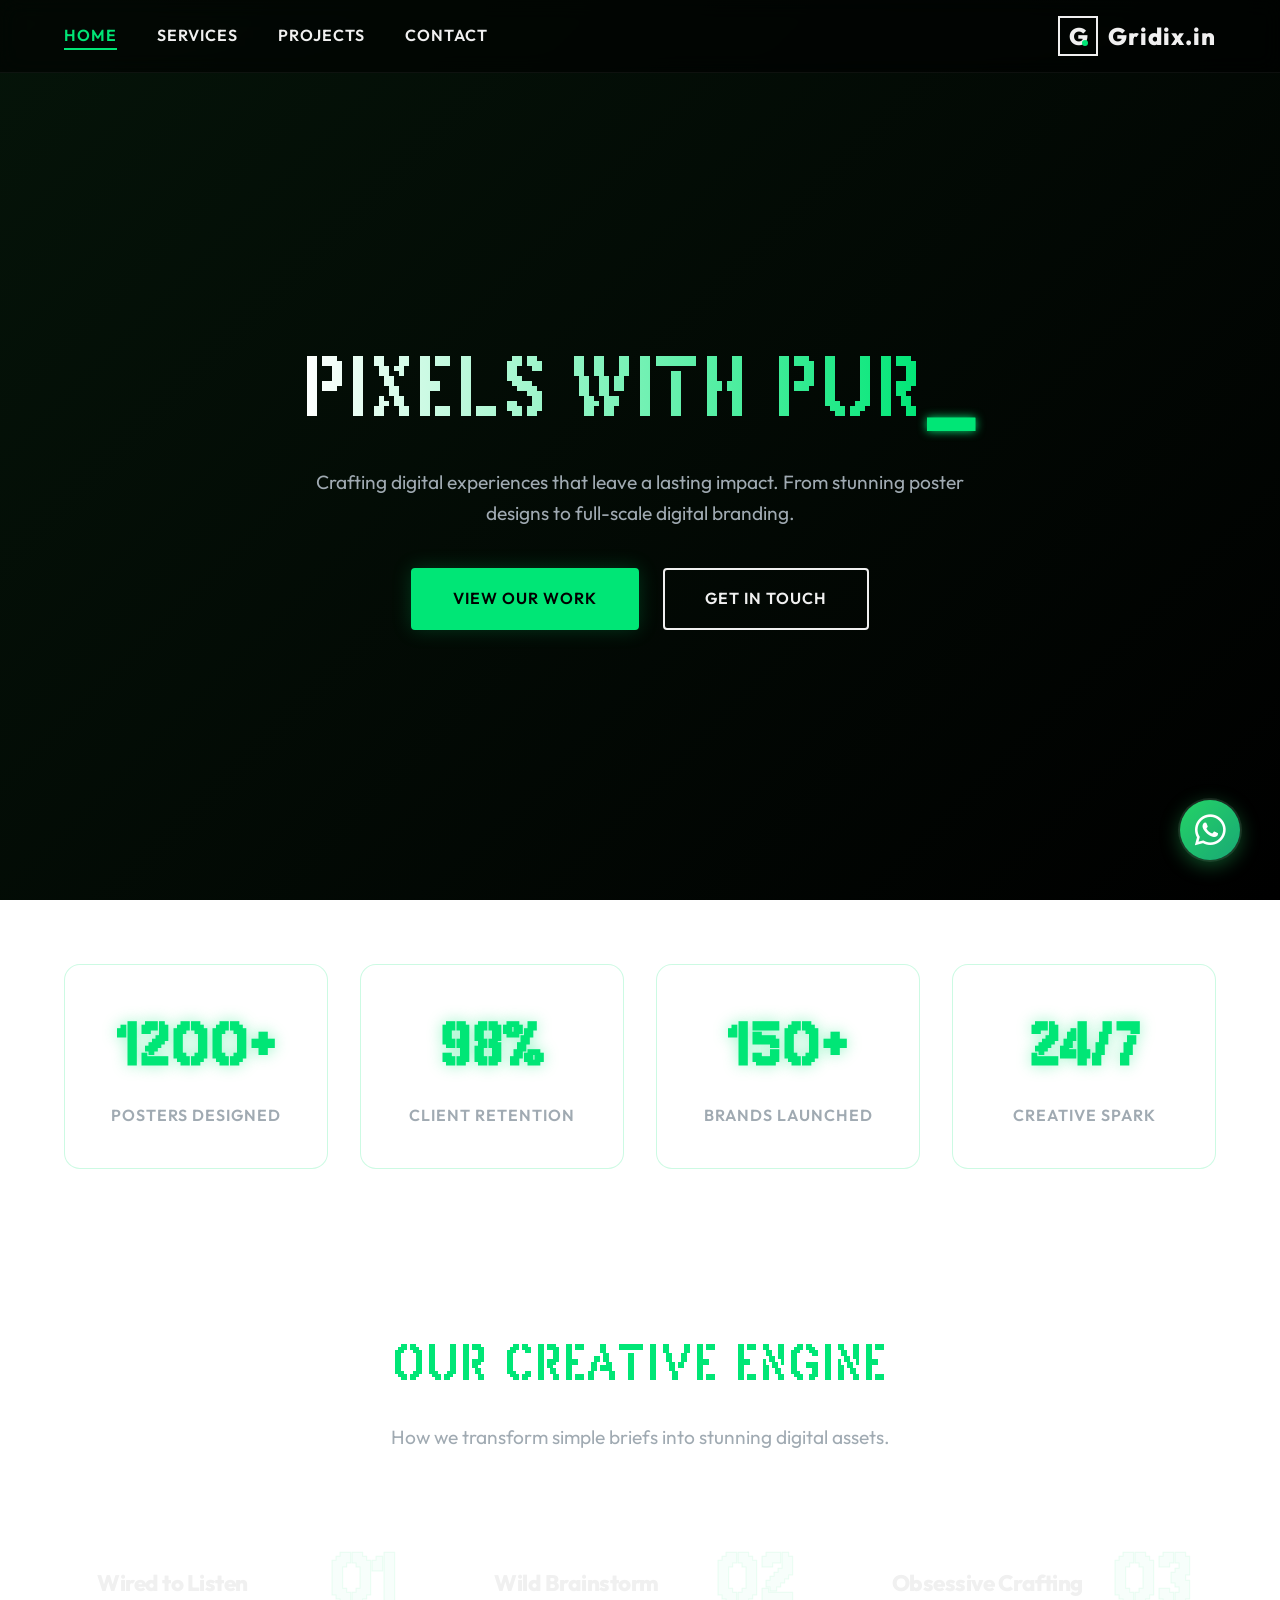
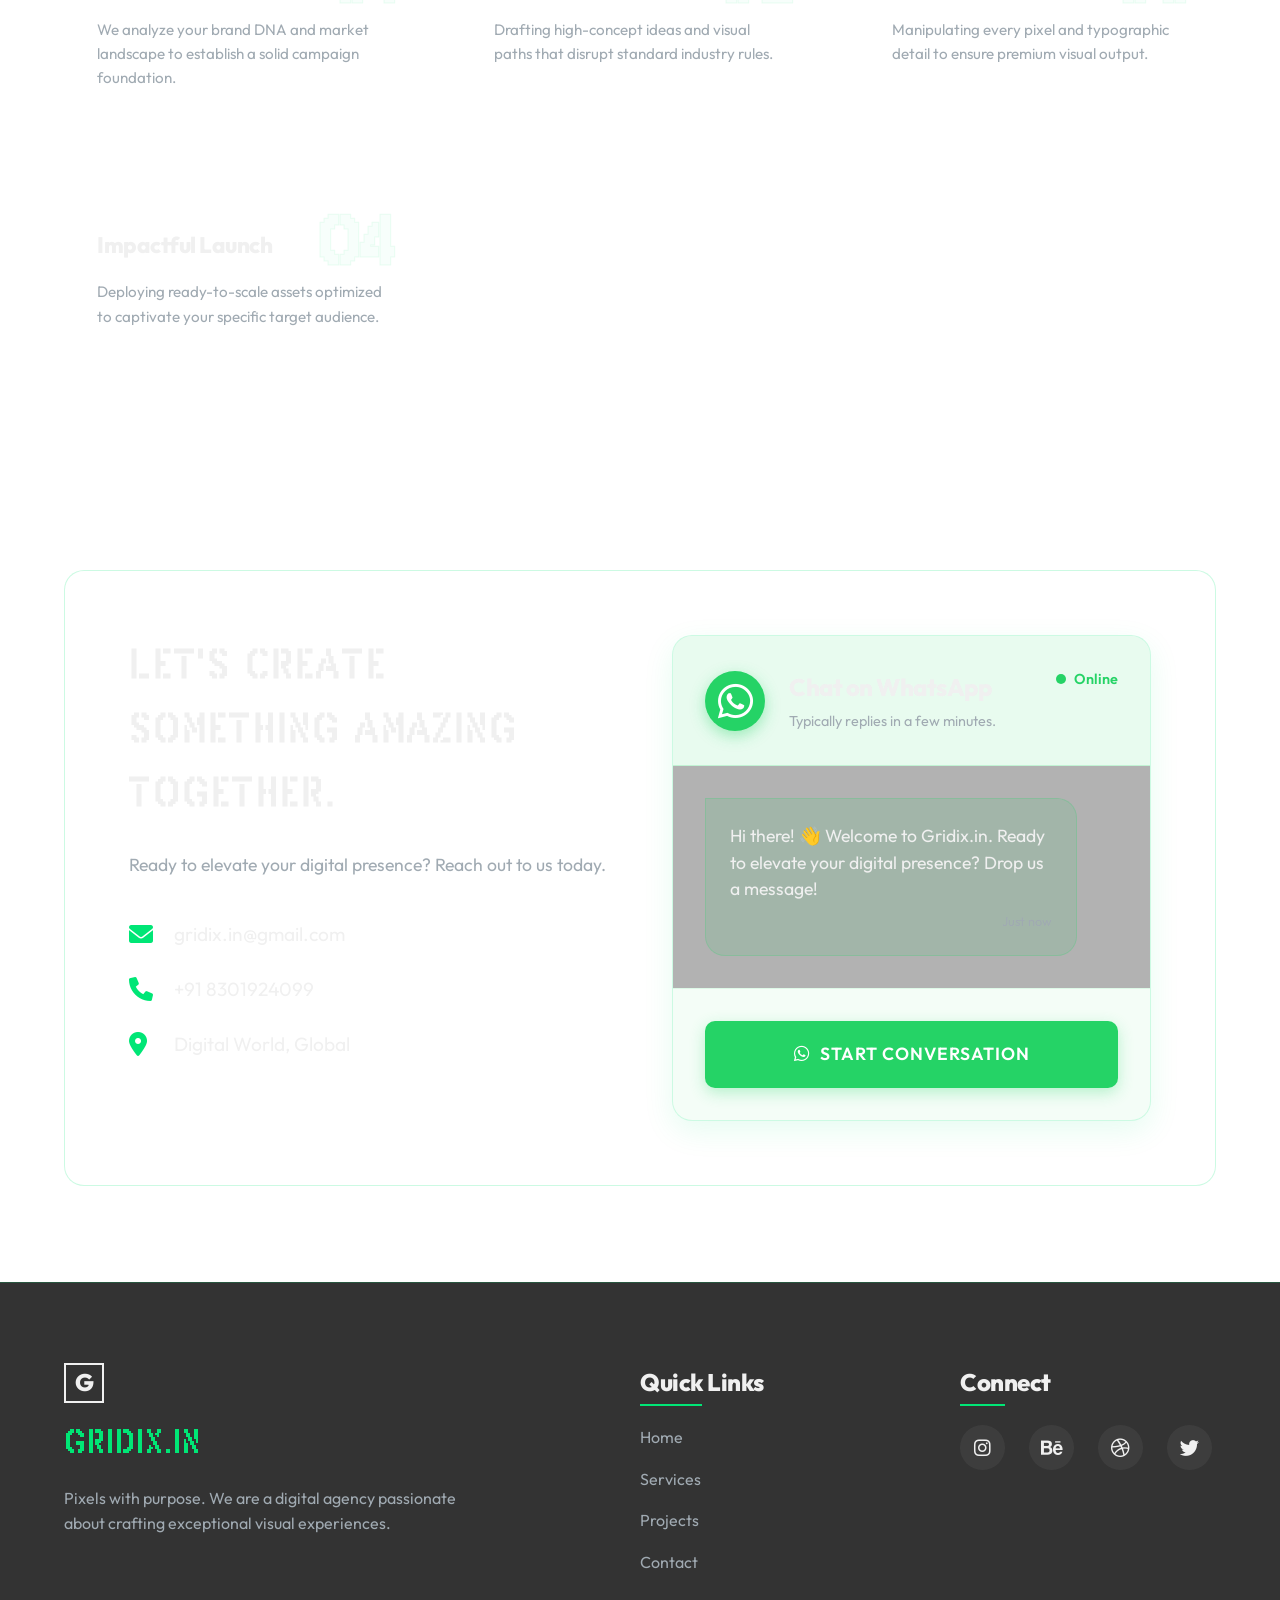
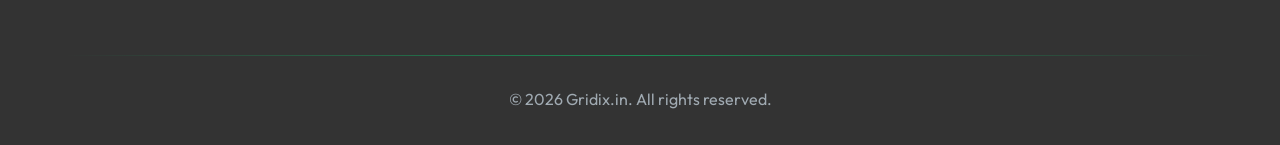
==== commit 21d0ab86: "new upadation added" ====
--- a/index.html
+++ b/index.html
@@ -38,82 +38,67 @@
     <main>
         <section id="home" class="hero">
             <div class="hero-content">
-                <h1 class="glitch" data-text="PIXELS WITH PURPOSE">PIXELS WITH PURPOSE</h1>
+                <h1 class="typewriter">PIXELS WITH PURPOSE</h1>
                 <p class="subtitle">Crafting digital experiences that leave a lasting impact. From stunning poster designs to full-scale digital branding.</p>
                 <div class="cta-buttons">
                     <a href="projects.html" class="btn primary-btn">View Our Work</a>
                     <a href="contact.html" class="btn secondary-btn">Get in Touch</a>
                 </div>
             </div>
-            <div class="hero-graphics">
-                <div class="cube-container">
-                    <div class="cube">
-                        <div class="face front"></div>
-                        <div class="face back"></div>
-                        <div class="face right"></div>
-                        <div class="face left"></div>
-                        <div class="face top"></div>
-                        <div class="face bottom"></div>
-                    </div>
+        </section>
+
+        <!-- Creative Stats Section -->
+        <section class="creative-stats">
+            <div class="stats-grid">
+                <div class="stat-card">
+                    <div class="stat-number">1200+</div>
+                    <div class="stat-label">Posters Designed</div>
+                </div>
+                <div class="stat-card">
+                    <div class="stat-number">98%</div>
+                    <div class="stat-label">Client Retention</div>
+                </div>
+                <div class="stat-card">
+                    <div class="stat-number">150+</div>
+                    <div class="stat-label">Brands Launched</div>
+                </div>
+                <div class="stat-card">
+                    <div class="stat-number">24/7</div>
+                    <div class="stat-label">Creative Spark</div>
                 </div>
             </div>
         </section>
 
-        <section id="services" class="services">
+        <!-- Creative Philosophy & Process Section -->
+        <section class="creative-process">
             <div class="section-header">
-                <h2>Our Services</h2>
-                <p>Comprehensive digital solutions tailored for your brand.</p>
+                <h2>Our Creative Engine</h2>
+                <p>How we transform simple briefs into stunning digital assets.</p>
             </div>
-            <div class="service-grid">
-                <div class="service-card">
-                    <i class="fas fa-paint-brush"></i>
-                    <h3>Poster Design</h3>
-                    <p>Eye-catching posters for events, marketing, and branding that command attention.</p>
+            <div class="process-grid">
+                <div class="process-card">
+                    <div class="process-num">01</div>
+                    <h3>Wired to Listen</h3>
+                    <p>We analyze your brand DNA and market landscape to establish a solid campaign foundation.</p>
+                    <div class="glowing-line-card"></div>
                 </div>
-                <div class="service-card">
-                    <i class="fas fa-bezier-curve"></i>
-                    <h3>Digital Branding</h3>
-                    <p>Complete brand identity packages including logos, typography, and visual guidelines.</p>
+                <div class="process-card">
+                    <div class="process-num">02</div>
+                    <h3>Wild Brainstorm</h3>
+                    <p>Drafting high-concept ideas and visual paths that disrupt standard industry rules.</p>
+                    <div class="glowing-line-card"></div>
                 </div>
-                <div class="service-card">
-                    <i class="fas fa-laptop-code"></i>
-                    <h3>Web UI/UX</h3>
-                    <p>Modern, responsive, and user-centric web designs that drive engagement.</p>
+                <div class="process-card">
+                    <div class="process-num">03</div>
+                    <h3>Obsessive Crafting</h3>
+                    <p>Manipulating every pixel and typographic detail to ensure premium visual output.</p>
+                    <div class="glowing-line-card"></div>
                 </div>
-                <div class="service-card">
-                    <i class="fas fa-bullhorn"></i>
-                    <h3>Social Media Ads</h3>
-                    <p>High-converting creatives optimized for Instagram, Facebook, and LinkedIn.</p>
-                </div>
-            </div>
-        </section>
-
-        <section id="projects" class="projects">
-            <div class="section-header">
-                <h2>Featured Projects</h2>
-                <p>A glimpse into our creative journey.</p>
-            </div>
-            <div class="project-grid">
-                <div class="project-card">
-                    <div class="project-img" style="background: linear-gradient(45deg, #1a1a1a, #2a4a3a);"></div>
-                    <div class="project-info">
-                        <h3>Neon Nights Festival</h3>
-                        <p>Event Poster & Social Campaign</p>
-                    </div>
-                </div>
-                <div class="project-card">
-                    <div class="project-img" style="background: linear-gradient(45deg, #0f2027, #203a43);"></div>
-                    <div class="project-info">
-                        <h3>TechVision 2026</h3>
-                        <p>Brand Identity & Web Assets</p>
-                    </div>
-                </div>
-                <div class="project-card">
-                    <div class="project-img" style="background: linear-gradient(45deg, #112211, #336633);"></div>
-                    <div class="project-info">
-                        <h3>EcoLife Market</h3>
-                        <p>Packaging & Ad Creatives</p>
-                    </div>
+                <div class="process-card">
+                    <div class="process-num">04</div>
+                    <h3>Impactful Launch</h3>
+                    <p>Deploying ready-to-scale assets optimized to captivate your specific target audience.</p>
+                    <div class="glowing-line-card"></div>
                 </div>
             </div>
         </section>
@@ -124,8 +109,8 @@
                     <h2>Let's create something amazing together.</h2>
                     <p>Ready to elevate your digital presence? Reach out to us today.</p>
                     <ul class="contact-details">
-                        <li><i class="fas fa-envelope"></i> hello@gridix.in</li>
-                        <li><i class="fas fa-phone"></i> +91 98765 43210</li>
+                        <li><i class="fas fa-envelope"></i>gridix.in@gmail.com</li>
+                        <li><i class="fas fa-phone"></i> +91 8301924099</li>
                         <li><i class="fas fa-map-marker-alt"></i> Digital World, Global</li>
                     </ul>
                 </div>
@@ -192,6 +177,13 @@
         </div>
     </footer>
 
+    <!-- Floating WhatsApp Button -->
+    <a href="https://wa.me/919876543210?text=Hi%20Gridix.in,%20I'm%20interested%20in%20working%20with%20you!" target="_blank" class="whatsapp-float" aria-label="Chat on WhatsApp">
+        <div class="wa-float-pulse"></div>
+        <i class="fab fa-whatsapp"></i>
+        <span class="wa-tooltip">Chat with us!</span>
+    </a>
+
     <script src="script.js"></script>
 </body>
 </html>
--- a/style.css
+++ b/style.css
@@ -174,6 +174,9 @@
     min-height: 100vh;
     display: flex;
     align-items: center;
+    justify-content: center;
+    flex-direction: column;
+    text-align: center;
     padding: 0 5%;
     max-width: 1400px;
     margin: 0 auto;
@@ -183,30 +186,37 @@
 }
 
 .hero-content {
-    flex: 1;
+    max-width: 900px;
+    width: 100%;
     z-index: 2;
+    display: flex;
+    flex-direction: column;
+    align-items: center;
 }
 
 .hero h1 {
     font-size: 5rem;
     line-height: 1.1;
-    margin-bottom: 1.5rem;
+    margin-bottom: 1.8rem;
     background: linear-gradient(to right, #fff, var(--primary-green));
     -webkit-background-clip: text;
     -webkit-text-fill-color: transparent;
     text-transform: uppercase;
+    text-align: center;
 }
 
 .hero .subtitle {
-    font-size: 1.25rem;
+    font-size: 1.2rem;
     color: var(--text-muted);
-    max-width: 600px;
+    max-width: 700px;
     margin-bottom: 2.5rem;
+    text-align: center;
 }
 
 .cta-buttons {
     display: flex;
     gap: 1.5rem;
+    justify-content: center;
 }
 
 .btn {
@@ -625,7 +635,8 @@
 
 /* Responsive */
 @media (max-width: 1024px) {
-    .hero h1 { font-size: 4rem; }
+    .hero h1 { font-size: 5rem; }
+    .hero .subtitle { font-size: 1.35rem; }
     .contact-container { grid-template-columns: 1fr; }
     .footer-content { grid-template-columns: 1fr 1fr; }
 }
@@ -675,33 +686,11 @@
     }
 
     .hero {
-        flex-direction: column-reverse;
-        text-align: center;
         padding-top: 120px;
     }
 
-    .cta-buttons {
-        justify-content: center;
-    }
-
-    .hero h1 { font-size: 3rem; }
-    
-    .cube-container {
-        width: 200px;
-        height: 200px;
-        margin-bottom: 3rem;
-    }
-    
-    .face {
-        width: 200px;
-        height: 200px;
-    }
-    .front  { transform: translateZ(100px); }
-    .back   { transform: rotateY(180deg) translateZ(100px); }
-    .right  { transform: rotateY(90deg) translateZ(100px); }
-    .left   { transform: rotateY(-90deg) translateZ(100px); }
-    .top    { transform: rotateX(90deg) translateZ(100px); }
-    .bottom { transform: rotateX(-90deg) translateZ(100px); }
+    .hero h1 { font-size: 2.8rem; }
+    .hero .subtitle { font-size: 1.05rem; }
 
     .footer-content { grid-template-columns: 1fr; gap: 2rem; }
 }
@@ -1106,3 +1095,256 @@
         margin-top: -0.5rem;
     }
 }
+
+/* Typewriter Heading Styles */
+.typewriter {
+    display: inline-flex;
+    align-items: center;
+    flex-wrap: wrap;
+}
+
+.typewriter-text {
+    background: linear-gradient(to right, #fff, var(--primary-green));
+    -webkit-background-clip: text;
+    -webkit-text-fill-color: transparent;
+    display: inline;
+}
+
+.typewriter-cursor {
+    color: var(--primary-green);
+    font-weight: 800;
+    animation: blink 0.8s infinite;
+    margin-left: 5px;
+    text-shadow: 0 0 10px var(--primary-green);
+    -webkit-text-fill-color: initial; /* Don't clip cursor */
+}
+
+@keyframes blink {
+    0%, 100% { opacity: 1; }
+    50% { opacity: 0; }
+}
+
+/* Sticky Floating WhatsApp Widget */
+.whatsapp-float {
+    position: fixed;
+    bottom: 40px;
+    right: 40px;
+    width: 60px;
+    height: 60px;
+    background: linear-gradient(135deg, #25D366 0%, #128C7E 100%);
+    color: #fff;
+    border-radius: 50%;
+    display: flex;
+    justify-content: center;
+    align-items: center;
+    font-size: 2.2rem;
+    box-shadow: 0 5px 20px rgba(37, 211, 102, 0.4), 0 0 0 2px rgba(255, 255, 255, 0.1);
+    z-index: 9999;
+    text-decoration: none;
+    transition: all 0.3s cubic-bezier(0.175, 0.885, 0.32, 1.275);
+}
+
+.whatsapp-float:hover {
+    transform: scale(1.1) translateY(-5px);
+    box-shadow: 0 10px 25px rgba(37, 211, 102, 0.6), 0 0 15px rgba(37, 211, 102, 0.4);
+}
+
+.wa-float-pulse {
+    position: absolute;
+    width: 100%;
+    height: 100%;
+    background: #25D366;
+    border-radius: 50%;
+    z-index: -1;
+    animation: wa-pulse 2s infinite;
+    opacity: 0.4;
+}
+
+@keyframes wa-pulse {
+    0% { transform: scale(1); opacity: 0.4; }
+    50% { transform: scale(1.5); opacity: 0; }
+    100% { transform: scale(1.5); opacity: 0; }
+}
+
+.wa-tooltip {
+    position: absolute;
+    right: 75px;
+    background: rgba(5, 10, 7, 0.95);
+    border: 1px solid var(--primary-green);
+    color: var(--text-main);
+    padding: 0.6rem 1.2rem;
+    border-radius: 8px;
+    font-size: 0.9rem;
+    font-weight: 600;
+    white-space: nowrap;
+    opacity: 0;
+    visibility: hidden;
+    transform: translateX(10px);
+    transition: all 0.3s ease;
+    box-shadow: 0 5px 15px rgba(0, 0, 0, 0.5);
+}
+
+.wa-tooltip::after {
+    content: '';
+    position: absolute;
+    right: -6px;
+    top: 50%;
+    transform: translateY(-50%) rotate(45deg);
+    width: 10px;
+    height: 10px;
+    background: rgba(5, 10, 7, 0.95);
+    border-right: 1px solid var(--primary-green);
+    border-top: 1px solid var(--primary-green);
+}
+
+.whatsapp-float:hover .wa-tooltip {
+    opacity: 1;
+    visibility: visible;
+    transform: translateX(0);
+}
+
+@media (max-width: 768px) {
+    .whatsapp-float {
+        bottom: 25px;
+        right: 25px;
+        width: 55px;
+        height: 55px;
+        font-size: 1.9rem;
+    }
+    .wa-tooltip {
+        display: none;
+    }
+}
+
+/* Creative Stats & Engine Styles */
+.creative-stats {
+    padding: 4rem 5%;
+    max-width: 1400px;
+    margin: 0 auto;
+}
+
+.stats-grid {
+    display: grid;
+    grid-template-columns: repeat(auto-fit, minmax(220px, 1fr));
+    gap: 2rem;
+}
+
+.stat-card {
+    background: var(--card-bg);
+    border: 1px solid var(--card-border);
+    padding: 2.5rem 2rem;
+    border-radius: 16px;
+    text-align: center;
+    backdrop-filter: blur(10px);
+    transition: all 0.4s cubic-bezier(0.175, 0.885, 0.32, 1.275);
+}
+
+.stat-card:hover {
+    transform: translateY(-8px);
+    border-color: var(--primary-green);
+    box-shadow: 0 10px 30px rgba(0, 230, 118, 0.15), inset 0 0 15px rgba(0, 230, 118, 0.05);
+}
+
+.stat-number {
+    font-size: 3.5rem;
+    font-weight: 800;
+    font-family: 'PixelArmy', 'Outfit', sans-serif;
+    color: var(--primary-green);
+    margin-bottom: 0.5rem;
+    text-shadow: 0 0 15px rgba(0, 230, 118, 0.4);
+}
+
+.stat-label {
+    font-size: 1rem;
+    font-weight: 600;
+    color: var(--text-muted);
+    text-transform: uppercase;
+    letter-spacing: 1px;
+}
+
+.creative-process {
+    padding: 6rem 5%;
+    max-width: 1400px;
+    margin: 0 auto;
+}
+
+.process-grid {
+    display: grid;
+    grid-template-columns: repeat(auto-fit, minmax(260px, 1fr));
+    gap: 2.5rem;
+}
+
+.process-card {
+    background: var(--card-bg);
+    border: 1px solid var(--glass-border);
+    padding: 3rem 2rem;
+    border-radius: 16px;
+    position: relative;
+    overflow: hidden;
+    backdrop-filter: blur(10px);
+    transition: all 0.4s ease;
+}
+
+.process-card:hover {
+    transform: translateY(-5px);
+    border-color: var(--card-border);
+    box-shadow: 0 15px 35px rgba(0, 0, 0, 0.6);
+}
+
+.process-num {
+    position: absolute;
+    top: 1rem;
+    right: 1.5rem;
+    font-size: 4rem;
+    font-family: 'PixelArmy', 'Outfit', sans-serif;
+    font-weight: 800;
+    color: rgba(0, 230, 118, 0.03);
+    -webkit-text-stroke: 1px rgba(0, 230, 118, 0.08);
+    transition: all 0.4s ease;
+}
+
+.process-card:hover .process-num {
+    color: rgba(0, 230, 118, 0.08);
+    -webkit-text-stroke: 1px rgba(0, 230, 118, 0.2);
+    transform: scale(1.1);
+}
+
+.process-card h3 {
+    font-size: 1.4rem;
+    margin-bottom: 1rem;
+    color: var(--text-main);
+    transition: color 0.3s ease;
+}
+
+.process-card:hover h3 {
+    color: var(--primary-green);
+}
+
+.process-card p {
+    color: var(--text-muted);
+    font-size: 0.95rem;
+    line-height: 1.6;
+}
+
+.glowing-line-card {
+    position: absolute;
+    bottom: 0;
+    left: 0;
+    width: 0;
+    height: 3px;
+    background: linear-gradient(90deg, var(--primary-green), var(--primary-dark));
+    transition: width 0.4s ease;
+}
+
+.process-card:hover .glowing-line-card {
+    width: 100%;
+}
+
+@media (max-width: 768px) {
+    .stat-number {
+        font-size: 2.8rem;
+    }
+    .process-card {
+        padding: 2.5rem 1.8rem;
+    }
+}
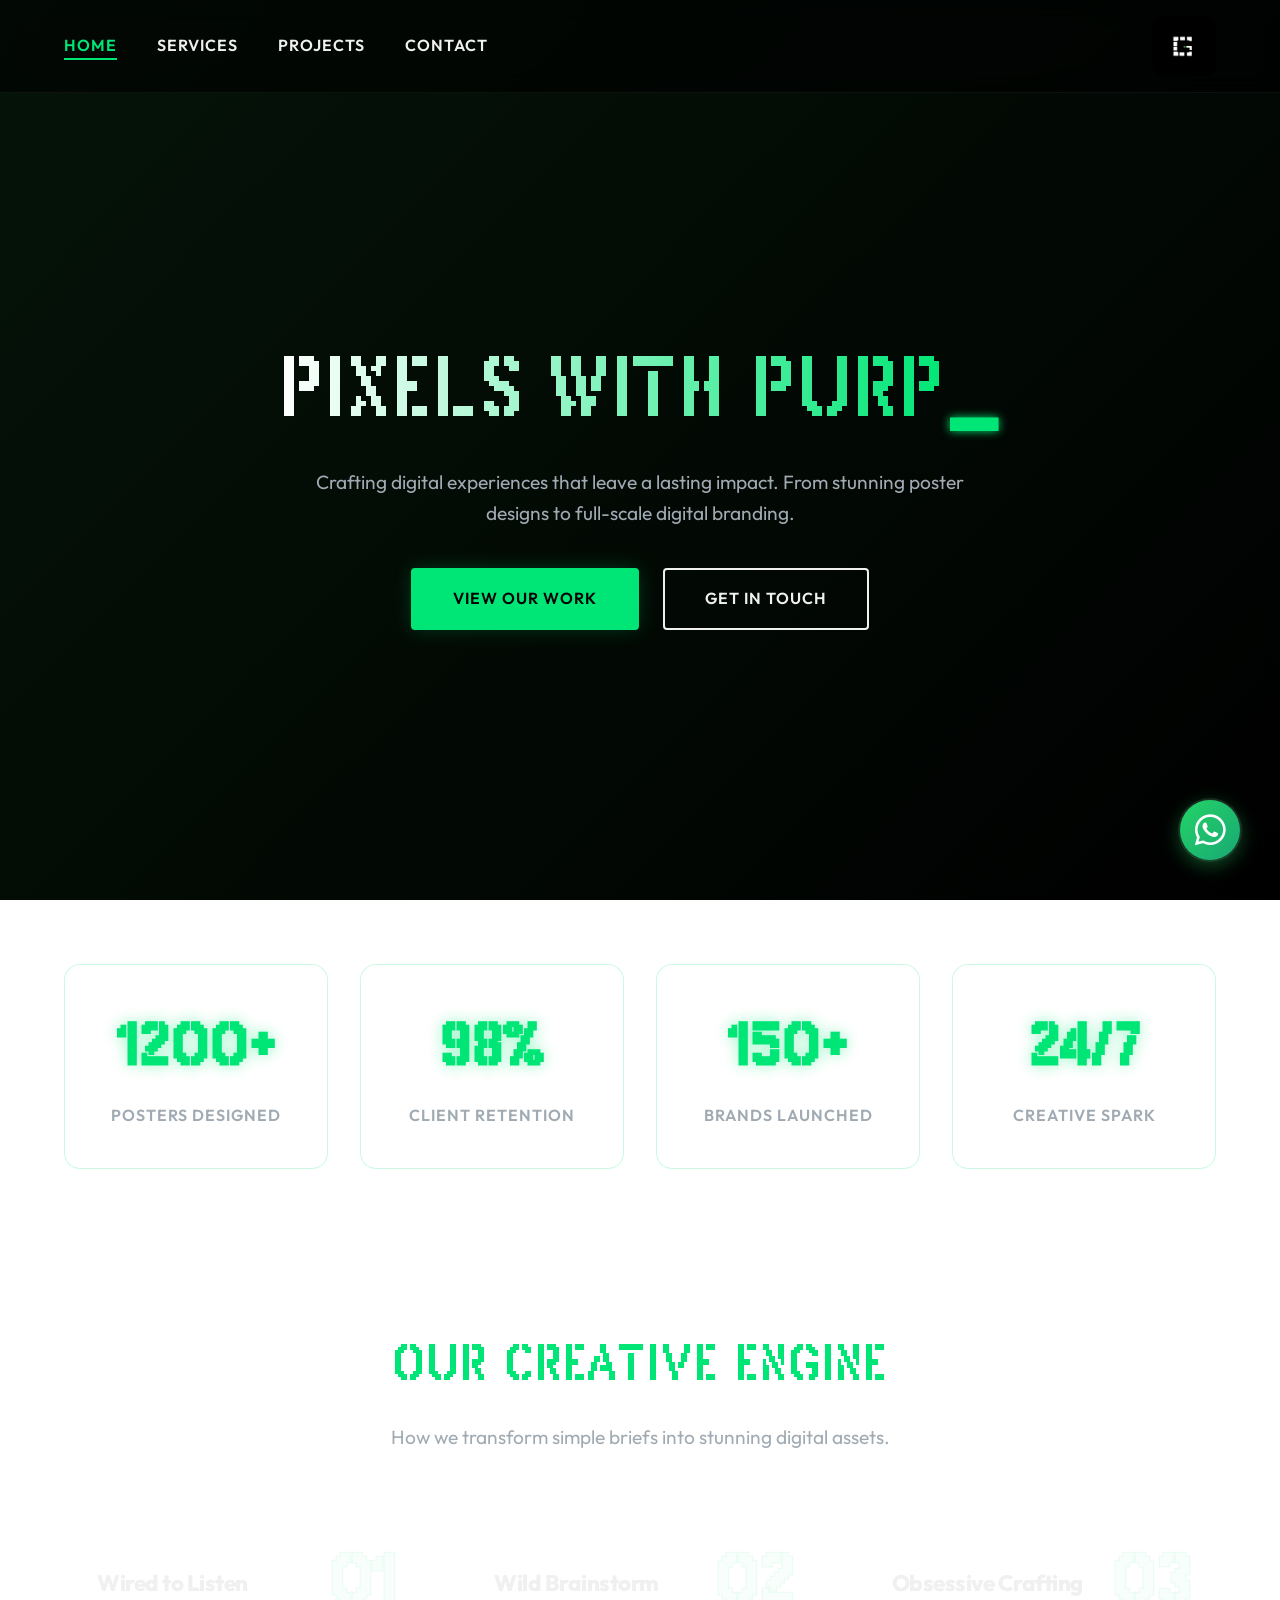
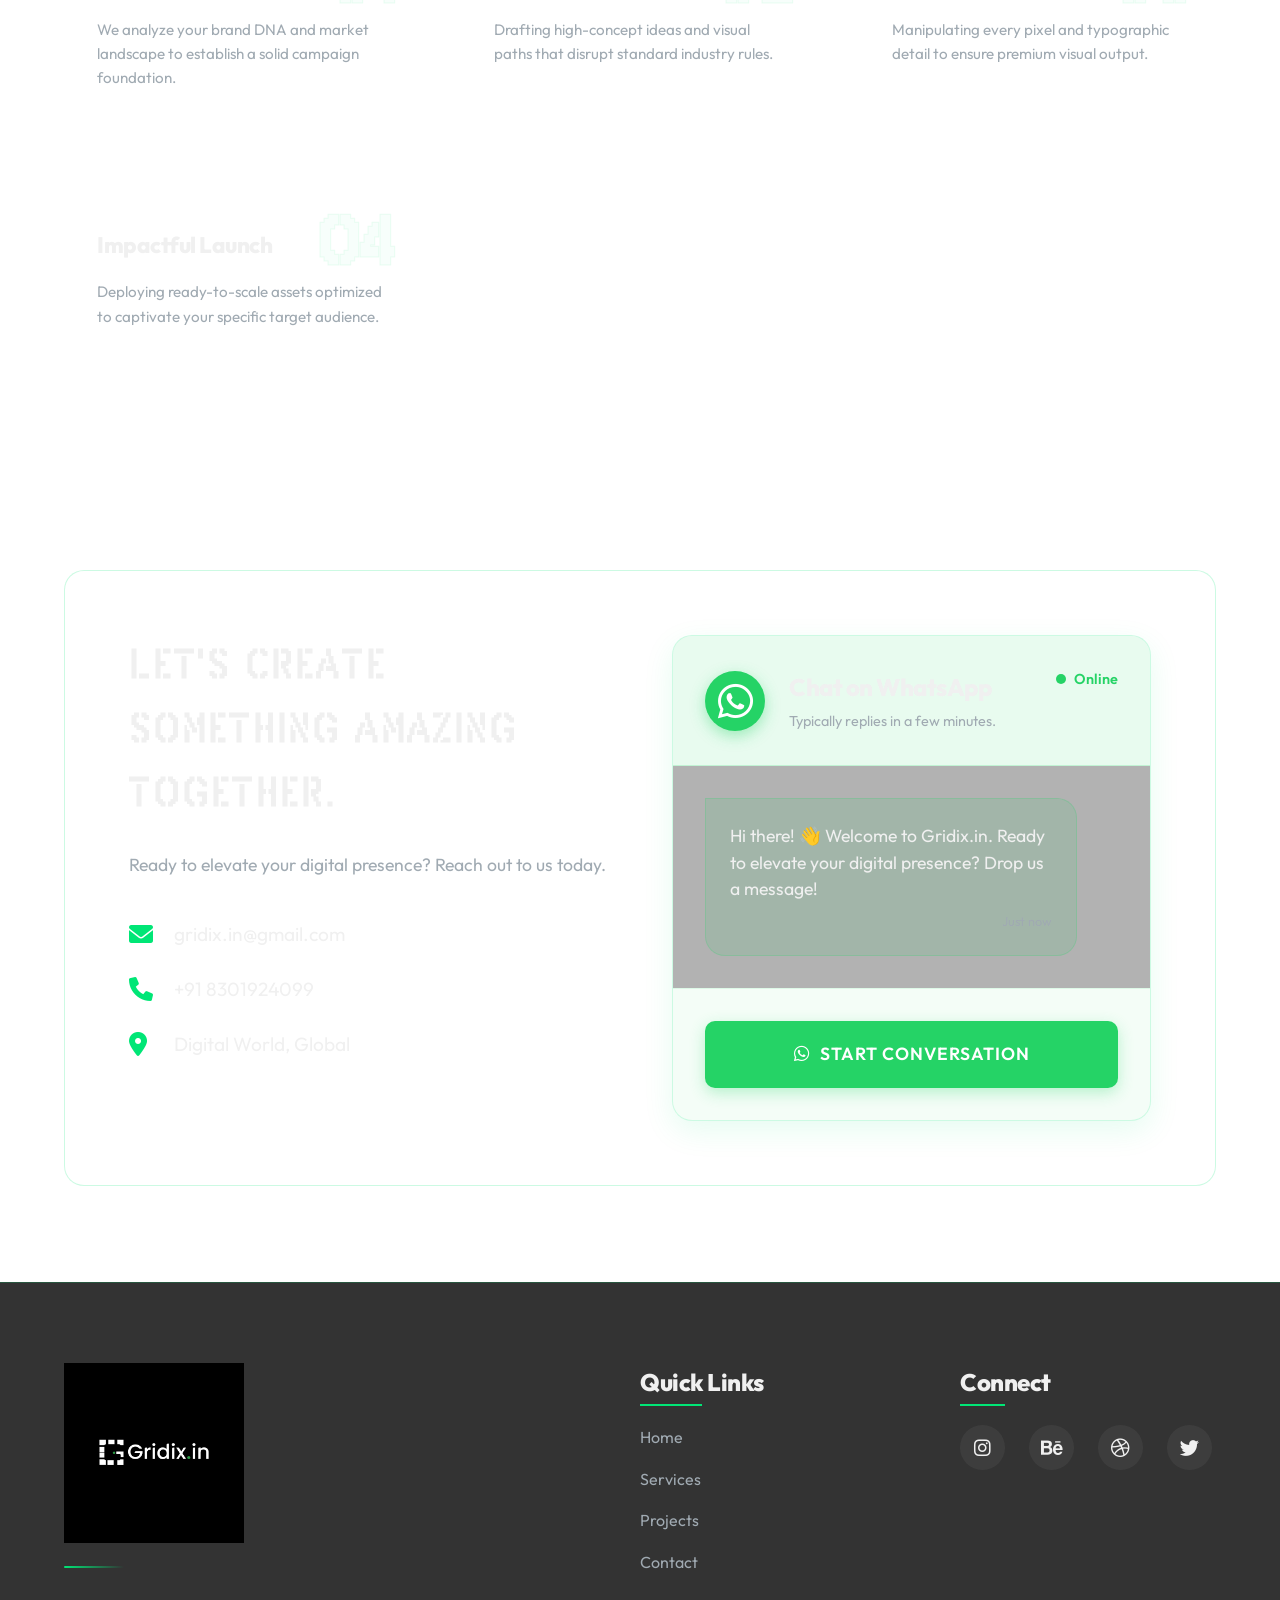
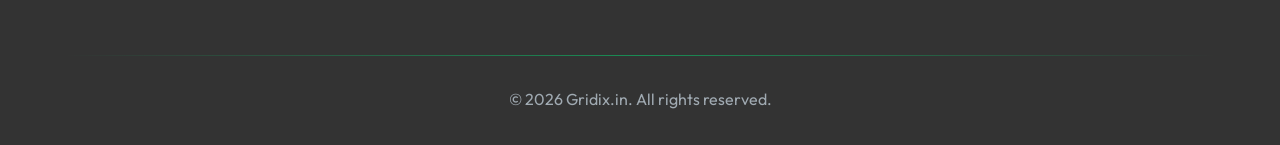
==== commit 551e9f95: "new updations" ====
--- a/index.html
+++ b/index.html
@@ -21,12 +21,9 @@
                 <li><a href="contact.html">Contact</a></li>
             </ul>
             <div class="logo">
-                <a href="#">
-                    <div class="logo-box">
-                        <span class="g-letter">G</span>
-                        <div class="logo-dot"></div>
-                    </div>
-                    <span class="logo-text">Gridix.in</span>
+                <a href="index.html">
+                    <img src="logo/logo.jpg" alt="Gridix Logo" class="header-logo-img">
+
                 </a>
             </div>
             <div class="hamburger">
@@ -134,7 +131,7 @@
                         </div>
                     </div>
                     <div class="wa-footer">
-                        <a href="https://wa.me/919876543210?text=Hi%20Gridix.in,%20I'm%20interested%20in%20working%20with%20you!" target="_blank" class="btn wa-btn">
+                        <a href="https://wa.me/918301924099?text=Hi%20Gridix.in,%20I'm%20interested%20in%20working%20with%20you!" target="_blank" class="btn wa-btn">
                             <i class="fab fa-whatsapp"></i> Start Conversation
                         </a>
                     </div>
@@ -146,11 +143,10 @@
     <footer>
         <div class="footer-content">
             <div class="footer-brand">
-                <div class="logo-box small">
-                    <span class="g-letter">G</span>
-                </div>
-                <h2>Gridix.in</h2>
-                <p>Pixels with purpose. We are a digital agency passionate about crafting exceptional visual experiences.</p>
+                <a href="index.html" class="footer-logo-link">
+                    <img src="logo/logo_notitle.jpg" alt="Gridix.in Logo" class="footer-logo-img">
+                </a>
+                <div class="footer-brand-divider"></div>
             </div>
             <div class="footer-links">
                 <h3>Quick Links</h3>
@@ -178,7 +174,7 @@
     </footer>
 
     <!-- Floating WhatsApp Button -->
-    <a href="https://wa.me/919876543210?text=Hi%20Gridix.in,%20I'm%20interested%20in%20working%20with%20you!" target="_blank" class="whatsapp-float" aria-label="Chat on WhatsApp">
+    <a href="https://wa.me/918301924099?text=Hi%20Gridix.in,%20I'm%20interested%20in%20working%20with%20you!" target="_blank" class="whatsapp-float" aria-label="Chat on WhatsApp">
         <div class="wa-float-pulse"></div>
         <i class="fab fa-whatsapp"></i>
         <span class="wa-tooltip">Chat with us!</span>
--- a/style.css
+++ b/style.css
@@ -117,48 +117,79 @@
 .logo a {
     display: flex;
     align-items: center;
-    gap: 10px;
+    gap: 12px;
     text-decoration: none;
     color: var(--text-main);
 }
 
-.logo-box {
-    width: 40px;
-    height: 40px;
-    background: transparent;
-    border: 2px solid var(--text-main);
-    display: flex;
-    justify-content: center;
-    align-items: center;
-    position: relative;
-    transition: all 0.3s ease;
-}
-
-.logo-box .g-letter {
-    font-weight: 800;
-    font-size: 1.5rem;
-    color: var(--text-main);
-}
-
-.logo-dot {
-    position: absolute;
-    bottom: 8px;
-    right: 8px;
-    width: 6px;
-    height: 6px;
-    background: var(--primary-green);
-    border-radius: 50%;
+/* Header Logo Image */
+.header-logo-img {
+    width: 64px;
+    height: auto;
+    object-fit: contain;
+    border-radius: 12px;
+    transition: all 0.4s cubic-bezier(0.25, 0.46, 0.45, 0.94);
+    filter: drop-shadow(0 0 0px rgba(0, 230, 118, 0));
+}
+
+.logo:hover .header-logo-img {
+    filter: drop-shadow(0 0 16px rgba(0, 230, 118, 0.5));
+    transform: scale(1.08);
 }
 
 .logo-text {
     font-weight: 800;
     font-size: 1.5rem;
     letter-spacing: 1px;
-}
-
-.logo:hover .logo-box {
-    border-color: var(--primary-green);
-    box-shadow: 0 0 15px rgba(0, 230, 118, 0.3);
+    transition: color 0.3s ease;
+}
+
+.logo:hover .logo-text {
+    color: var(--primary-green);
+}
+
+/* Footer Logo Styles */
+.footer-logo-link {
+    display: inline-block;
+    transition: transform 0.4s ease;
+    background: transparent;
+    padding: 0;
+    margin: 0;
+}
+
+.footer-logo-link:hover {
+    transform: scale(1.05);
+}
+
+.footer-logo-img {
+    width: 180px;
+    max-width: 100%;
+    height: auto;
+    object-fit: contain;
+    border-radius: 0;
+    filter: none;
+    transition: transform 0.4s ease;
+}
+
+.footer-logo-link:hover .footer-logo-img {
+    transform: scale(1.02);
+}
+
+.footer-tagline {
+    font-family: 'PixelArmy', 'Outfit', sans-serif;
+    font-size: 1.1rem;
+    color: var(--primary-green);
+    letter-spacing: 3px;
+    text-transform: uppercase;
+    margin: 0.8rem 0 0.5rem;
+}
+
+.footer-brand-divider {
+    width: 60px;
+    height: 2px;
+    background: linear-gradient(90deg, var(--primary-green), transparent);
+    margin: 1rem 0;
+    border-radius: 2px;
 }
 
 .hamburger {
@@ -330,20 +361,26 @@
 /* Services */
 .service-grid {
     display: grid;
-    grid-template-columns: repeat(auto-fit, minmax(250px, 1fr));
-    gap: 2rem;
+    grid-template-columns: repeat(auto-fit, minmax(280px, 1fr));
+    gap: 2.5rem;
+    max-width: 1400px;
+    margin: 0 auto;
 }
 
 .service-card {
     background: var(--card-bg);
     border: 1px solid var(--card-border);
     padding: 3rem 2rem;
-    border-radius: 12px;
+    border-radius: 16px;
     text-align: center;
-    transition: all 0.4s ease;
+    transition: all 0.4s cubic-bezier(0.25, 0.46, 0.45, 0.94);
     backdrop-filter: blur(5px);
     position: relative;
     overflow: hidden;
+    display: flex;
+    flex-direction: column;
+    align-items: center;
+    min-height: 380px;
 }
 
 .service-card::before {
@@ -353,34 +390,76 @@
     left: 0;
     width: 100%;
     height: 100%;
-    background: linear-gradient(45deg, transparent, rgba(0, 230, 118, 0.1), transparent);
-    transform: translateX(-100%);
+    background: linear-gradient(135deg, rgba(0, 230, 118, 0.15), rgba(0, 230, 118, 0.05));
+    transform: translateX(-100%) translateY(-100%);
     transition: transform 0.6s ease;
+    z-index: -1;
 }
 
 .service-card:hover::before {
-    transform: translateX(100%);
+    transform: translateX(0) translateY(0);
 }
 
 .service-card:hover {
-    transform: translateY(-10px);
+    transform: translateY(-15px) scale(1.02);
     border-color: var(--primary-green);
-    box-shadow: 0 10px 30px rgba(0, 0, 0, 0.5);
-}
-
-.service-card i {
-    font-size: 3rem;
-    color: var(--primary-green);
-    margin-bottom: 1.5rem;
+    box-shadow: 0 20px 50px rgba(0, 230, 118, 0.2);
+}
+
+.service-icon {
+    width: 100px;
+    height: 100px;
+    background: linear-gradient(135deg, rgba(0, 230, 118, 0.2), rgba(0, 230, 118, 0.05));
+    border-radius: 20px;
+    display: flex;
+    align-items: center;
+    justify-content: center;
+    margin-bottom: 2rem;
+    transition: all 0.4s ease;
+    border: 2px solid var(--primary-green);
+    position: relative;
+    z-index: 1;
+}
+
+.service-card:hover .service-icon {
+    transform: rotate(10deg) scale(1.15);
+    background: linear-gradient(135deg, rgba(0, 230, 118, 0.4), rgba(0, 230, 118, 0.2));
+    box-shadow: 0 0 30px rgba(0, 230, 118, 0.4);
+}
+
+.service-icon i {
+    font-size: 2.5rem;
+    color: var(--primary-green);
+    transition: transform 0.4s ease;
+}
+
+.service-card:hover .service-icon i {
+    transform: scale(1.1);
 }
 
 .service-card h3 {
-    font-size: 1.5rem;
-    margin-bottom: 1rem;
+    font-size: 1.4rem;
+    margin-bottom: 1.2rem;
+    color: var(--text-main);
+    font-weight: 700;
+    letter-spacing: 0.5px;
+    transition: color 0.3s ease;
+}
+
+.service-card:hover h3 {
+    color: var(--primary-green);
 }
 
 .service-card p {
     color: var(--text-muted);
+    line-height: 1.6;
+    font-size: 0.95rem;
+    flex-grow: 1;
+    transition: color 0.3s ease;
+}
+
+.service-card:hover p {
+    color: var(--text-main);
 }
 
 /* Projects */
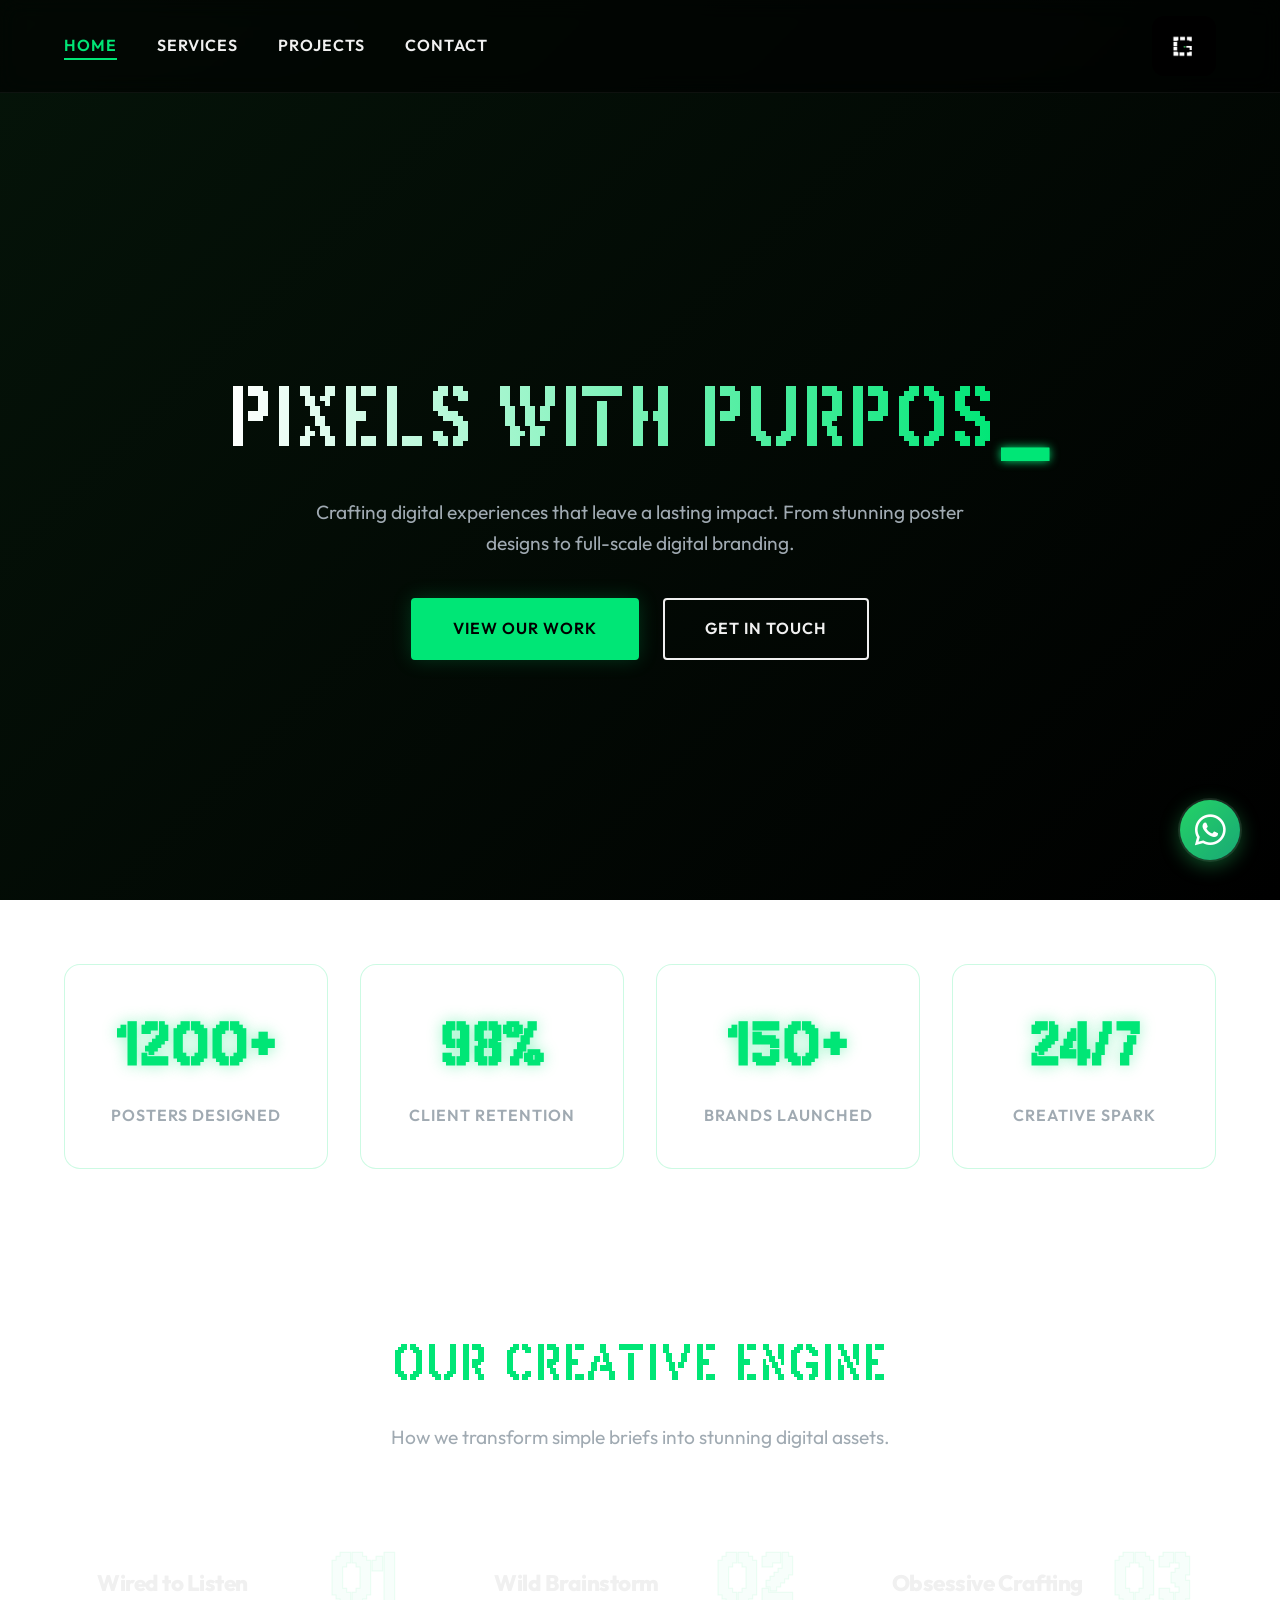
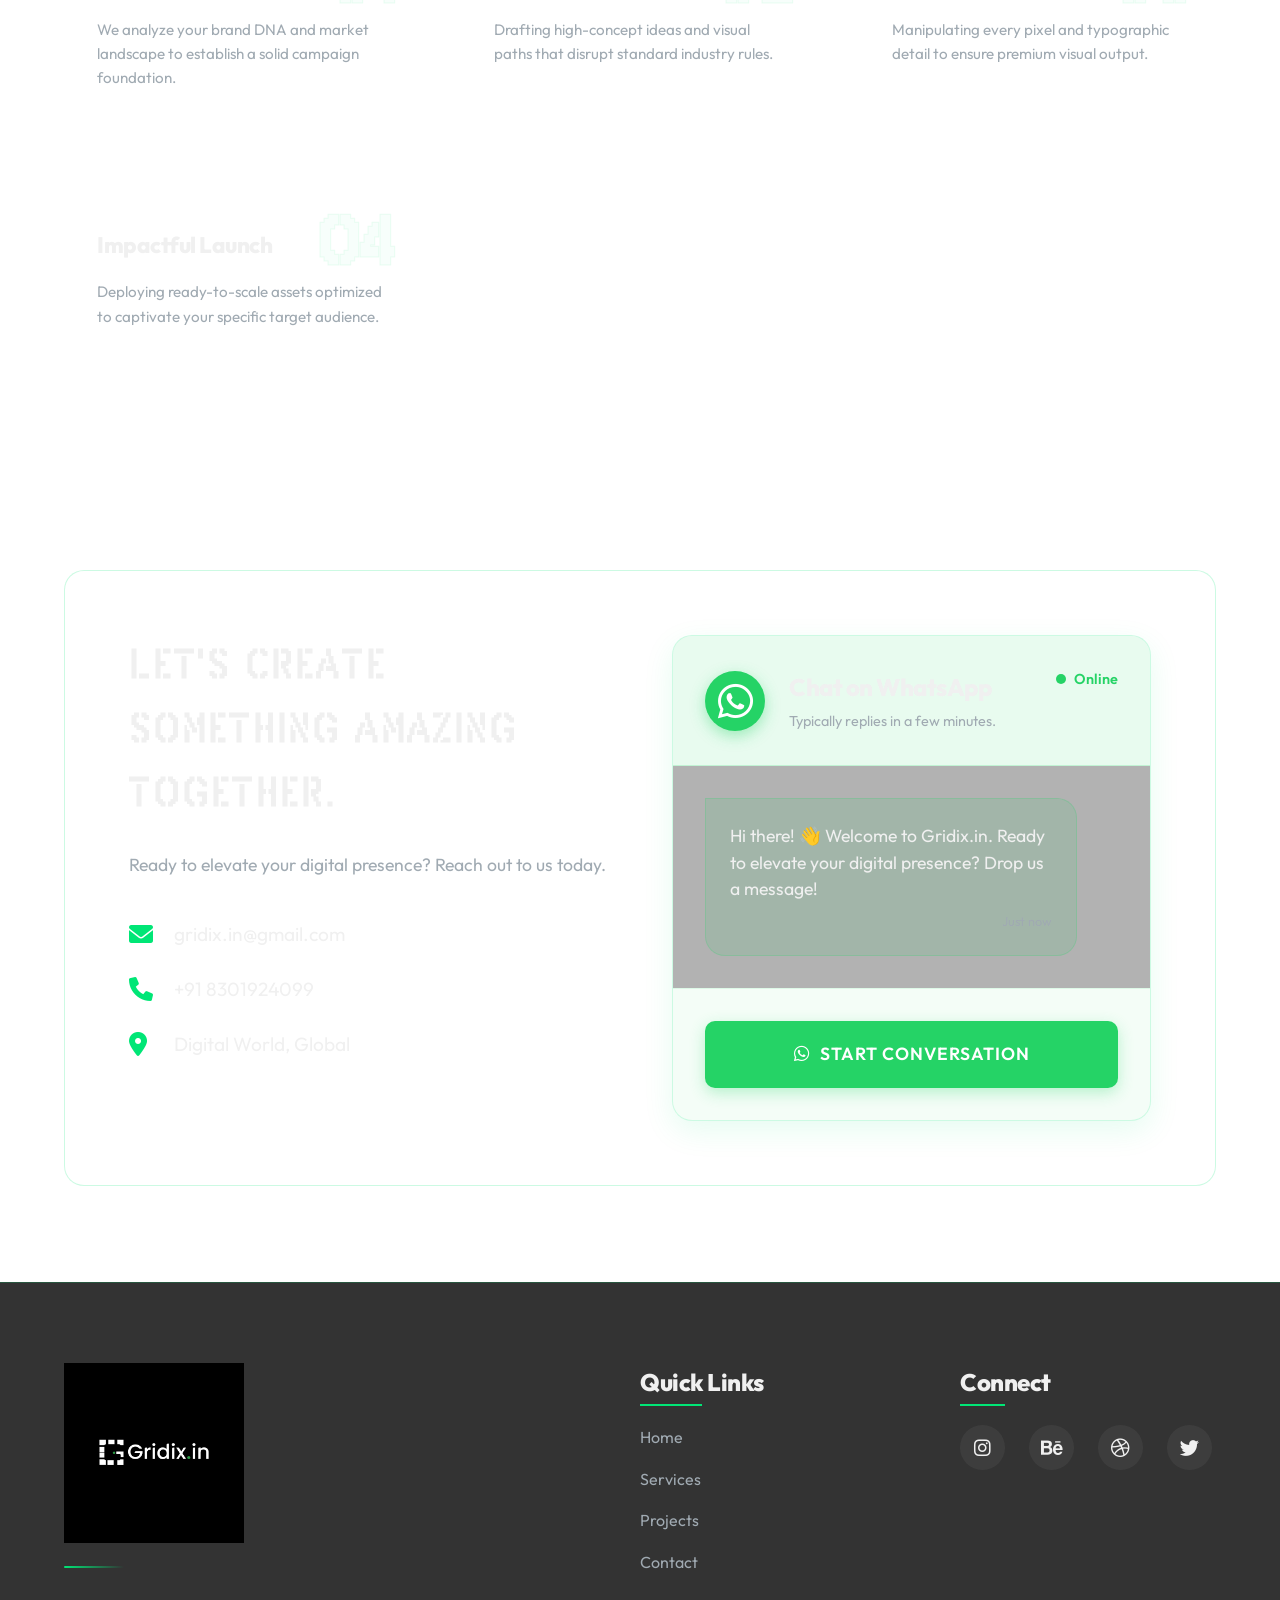
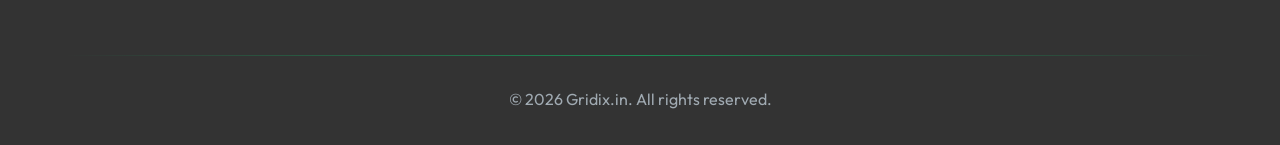
==== commit 4f9a028c: "new updation added" ====
--- a/index.html
+++ b/index.html
@@ -11,7 +11,7 @@
     <link href="https://fonts.googleapis.com/css2?family=Outfit:wght@300;400;600;800&display=swap" rel="stylesheet">
     <link href="https://cdnjs.cloudflare.com/ajax/libs/font-awesome/6.0.0/css/all.min.css" rel="stylesheet">
 </head>
-<body>
+<body class="index-page">
     <header>
         <nav class="navbar">
             <ul class="nav-links">
--- a/style.css
+++ b/style.css
@@ -216,6 +216,10 @@
     overflow: hidden;
 }
 
+.index-page .hero {
+    padding-top: 140px;
+}
+
 .hero-content {
     max-width: 900px;
     width: 100%;
@@ -223,6 +227,13 @@
     display: flex;
     flex-direction: column;
     align-items: center;
+}
+@media (max-width: 768px) {
+    .hero-content {
+        gap: 1.2rem;
+        align-items: center;
+        padding-left: 20px;
+    }
 }
 
 .hero h1 {
@@ -234,6 +245,25 @@
     -webkit-text-fill-color: transparent;
     text-transform: uppercase;
     text-align: center;
+}
+
+/* Allow splitting the hero heading into two visual lines on small screens
+   without adding extra spaces in the HTML content. */
+.hero h1 span {
+    display: inline;
+}
+
+@media (max-width: 768px) {
+    .hero h1 {
+        white-space: normal;
+    }
+    .hero h1 span {
+        display: block;
+        line-height: 1;
+    }
+    .hero h1 .h1-top {
+        margin-bottom: 0.25rem;
+    }
 }
 
 .hero .subtitle {
@@ -714,10 +744,24 @@
 
 /* Responsive */
 @media (max-width: 1024px) {
+    .hero {
+        min-height: auto;
+        padding: 3.5rem 4% 0;
+        padding-top: 70px;
+    }
     .hero h1 { font-size: 5rem; }
     .hero .subtitle { font-size: 1.35rem; }
+    .hero + section,
+    .hero + .creative-stats {
+        padding-top: 20px;
+        margin-top: 0;
+    }
+    .creative-stats {
+        padding: 2rem 4%;
+    }
     .contact-container { grid-template-columns: 1fr; }
     .footer-content { grid-template-columns: 1fr 1fr; }
+    section { padding: 4rem 4%; }
 }
 
 @media (max-width: 768px) {
@@ -765,13 +809,54 @@
     }
 
     .hero {
-        padding-top: 120px;
-    }
-
-    .hero h1 { font-size: 2.8rem; }
-    .hero .subtitle { font-size: 1.05rem; }
-
+        min-height: calc(100vh - 80px);
+        padding: 0 5% 0;
+        padding-top: 70px;
+        justify-content: flex-start;
+    }
+
+    .hero-content {
+        gap: 1.2rem;
+        align-items: center;
+    }
+
+    .hero h1 { font-size: 2.8rem; margin-bottom: 1.2rem; }
+    .hero .subtitle { font-size: 1.05rem; margin-bottom: 1.8rem; }
+    .cta-buttons { flex-direction: column; gap: 1rem; }
+
+    .hero + section {
+        padding-top: 0;
+        margin-top: 0;
+    }
+
+    section { padding: 3rem 4%; }
+    .section-header { margin-bottom: 2.5rem; }
+    .section-header h2 { font-size: 2.2rem; }
+    .section-header p { font-size: 1rem; }
+
+    .service-card { padding: 2rem 1.5rem; min-height: auto; }
+    .project-info { padding: 1.5rem; }
+    .contact-container { gap: 2rem; padding: 2rem; }
+    .contact-info h2 { font-size: 2rem; margin-bottom: 1rem; }
+    .contact-info p { margin-bottom: 1.5rem; }
+    .contact-details li { margin-bottom: 1rem; font-size: 1rem; gap: 10px; }
     .footer-content { grid-template-columns: 1fr; gap: 2rem; }
+    footer { padding: 3rem 5% 2rem; }
+    .footer-bottom { padding-top: 1.5rem; }
+}
+
+@media (max-width: 480px) {
+    .navbar { padding: 0.8rem 4%; }
+    .hero { padding-top: 90px; }
+    .hero h1 { font-size: 2.4rem; }
+    .hero .subtitle { font-size: 0.95rem; }
+    .cta-buttons { gap: 0.75rem; }
+    .section-header { margin-bottom: 2rem; }
+    .service-icon { width: 80px; height: 80px; margin-bottom: 1.5rem; }
+    .project-grid { gap: 1.5rem; }
+    .contact-container { padding: 1.5rem; }
+    .footer-content { gap: 1.5rem; }
+    .footer-links ul, .contact-details { padding: 0; }
 }
 
 /* Utility Animations */
@@ -1175,6 +1260,138 @@
     }
 }
 
+@media (max-width: 768px) {
+    .hero {
+        min-height: auto;
+        padding-top: 60px;
+        padding-bottom: 0;
+    }
+    .hero-content {
+        gap: 1rem;
+    }
+    .hero h1 {
+        margin-bottom: 1rem;
+    }
+    .hero .subtitle {
+        margin-bottom: 1.2rem;
+    }
+    .cta-buttons {
+        gap: 0.75rem;
+    }
+    section,
+    .creative-stats,
+    .creative-process,
+    .gallery-section,
+    .page-header,
+    .page-main {
+        padding-left: 4%;
+        padding-right: 4%;
+    }
+    .creative-stats {
+        padding: 2.5rem 4%;
+    }
+    .creative-process {
+        padding: 3rem 4%;
+    }
+    .gallery-section {
+        padding: 1.5rem 4% 3rem;
+    }
+    .page-header {
+        padding: 2.5rem 4% 1rem;
+    }
+    .page-main {
+        padding-top: 70px;
+    }
+    .section-header {
+        margin-bottom: 2rem;
+    }
+    .stat-card,
+    .process-card {
+        padding: 1.8rem 1.4rem;
+    }
+    .creative-stats .stats-grid,
+    .process-grid {
+        gap: 1.5rem;
+    }
+    .contact-container {
+        padding: 1.5rem;
+        gap: 1.5rem;
+    }
+    .footer-content {
+        gap: 1.5rem;
+        margin-bottom: 1.5rem;
+    }
+    .wa-footer {
+        padding: 1rem;
+    }
+    .whatsapp-float {
+        bottom: 20px;
+        right: 20px;
+    }
+}
+
+@media (max-width: 480px) {
+    .hero {
+        padding-top: 55px;
+    }
+    .hero h1 {
+        font-size: 2.2rem;
+    }
+    .hero .subtitle {
+        font-size: 0.95rem;
+    }
+    .section-header h2 {
+        font-size: 1.8rem;
+    }
+    .creative-stats,
+    .creative-process,
+    .gallery-section,
+    .page-header,
+    .page-main {
+        padding-left: 3.5%;
+        padding-right: 3.5%;
+    }
+    .creative-stats {
+        padding: 2rem 3.5%;
+    }
+    .creative-process {
+        padding: 2.5rem 3.5%;
+    }
+    .gallery-section {
+        padding: 1rem 3.5% 2rem;
+    }
+    .page-header {
+        padding: 2rem 3.5% 1rem;
+    }
+    .page-main {
+        padding-top: 60px;
+    }
+    .section-header {
+        margin-bottom: 1.5rem;
+    }
+    .stat-card,
+    .process-card {
+        padding: 1.4rem 1rem;
+    }
+    .contact-container {
+        padding: 1rem;
+        gap: 1rem;
+    }
+    .footer-content {
+        gap: 1rem;
+        margin-bottom: 1rem;
+    }
+    .wa-footer {
+        padding: 0.75rem;
+    }
+    .whatsapp-float {
+        bottom: 18px;
+        right: 18px;
+        width: 50px;
+        height: 50px;
+    }
+}
+
 /* Typewriter Heading Styles */
 .typewriter {
     display: inline-flex;
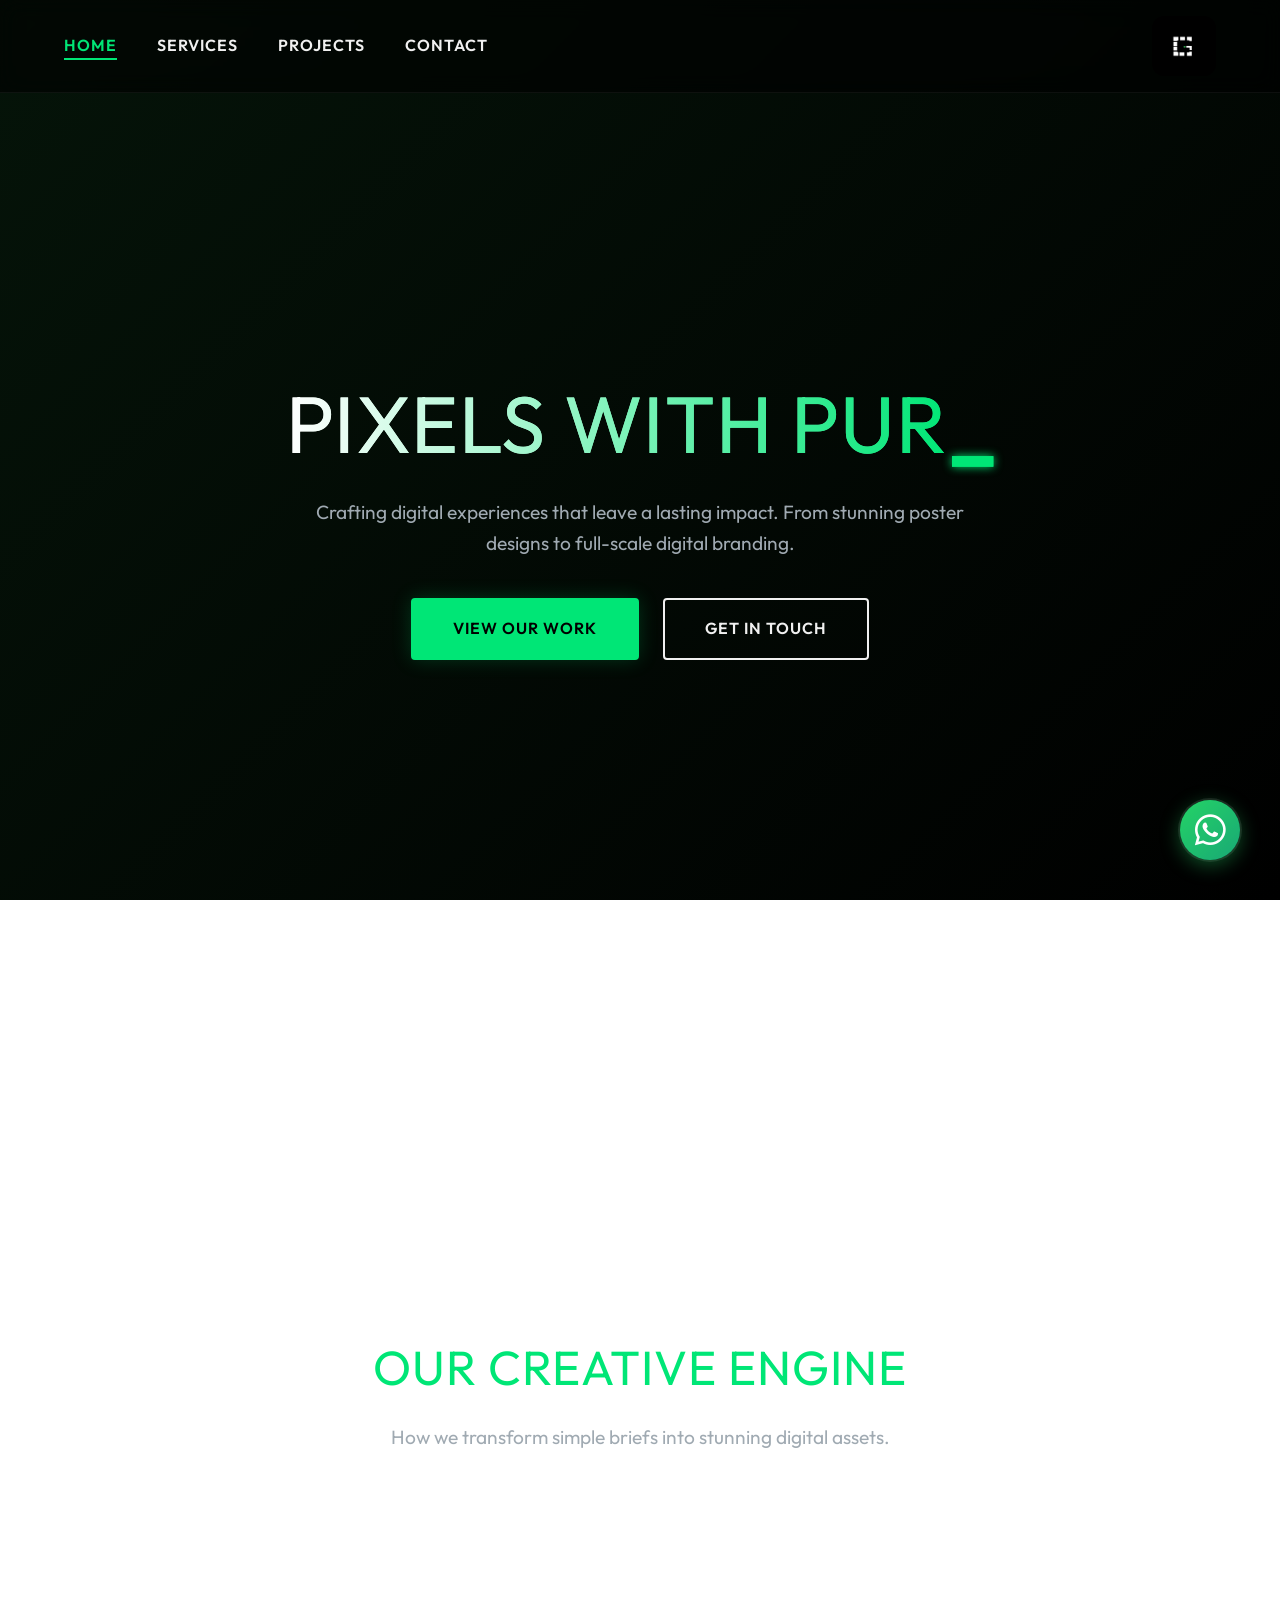
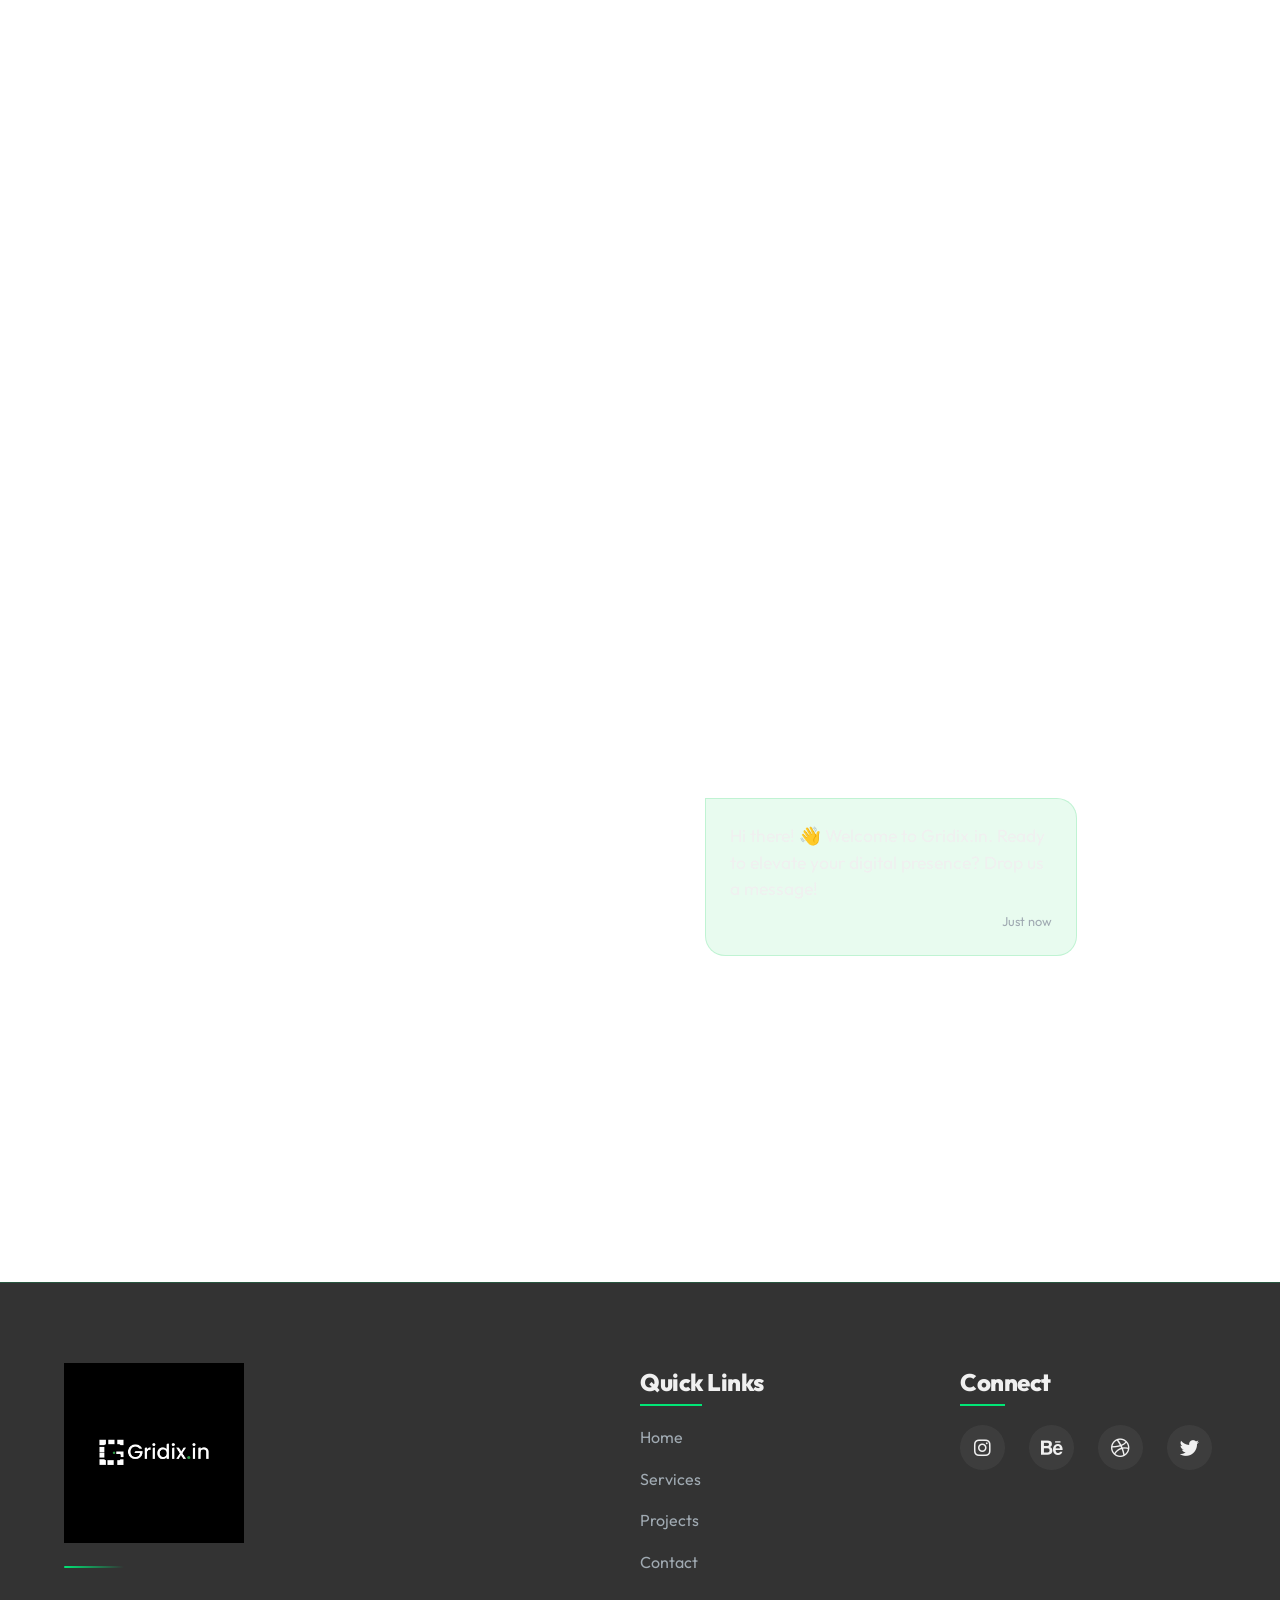
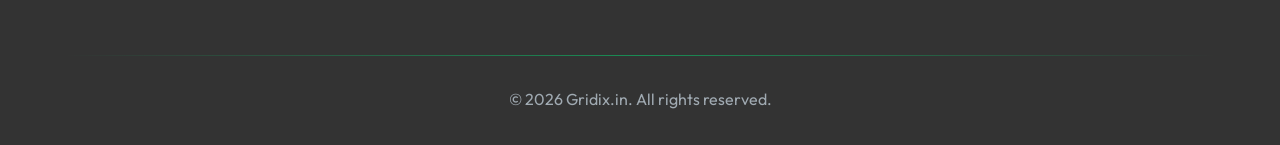
==== commit d05d1820: "services linked to projects page" ====
--- a/index.html
+++ b/index.html
@@ -5,7 +5,7 @@
     <meta name="viewport" content="width=device-width, initial-scale=1.0">
     <title>Gridix.in | Digital Agency</title>
     <meta name="description" content="Gridix.in - A premier digital agency specializing in poster design and comprehensive digital solutions.">
-    <link rel="stylesheet" href="style.css">
+    <link rel="stylesheet" href="css/style.css">
     <link rel="preconnect" href="https://fonts.googleapis.com">
     <link rel="preconnect" href="https://fonts.gstatic.com" crossorigin>
     <link href="https://fonts.googleapis.com/css2?family=Outfit:wght@300;400;600;800&display=swap" rel="stylesheet">
@@ -180,6 +180,6 @@
         <span class="wa-tooltip">Chat with us!</span>
     </a>
 
-    <script src="script.js"></script>
+    <script src="js/script.js"></script>
 </body>
 </html>
--- a/css/style.css
+++ b/css/style.css
@@ -0,0 +1,1646 @@
+:root {
+    --bg-dark: #050a07;
+    --bg-gradient: linear-gradient(135deg, #051409 0%, #000000 100%);
+    --primary-green: #00e676;
+    --primary-dark: #00b25c;
+    --text-main: #f0f0f0;
+    --text-muted: #a0aab2;
+    --card-bg: rgba(255, 255, 255, 0.03);
+    --card-border: rgba(0, 230, 118, 0.2);
+    --glass-bg: rgba(0, 0, 0, 0.6);
+    --glass-border: rgba(255, 255, 255, 0.05);
+}
+
+* {
+    margin: 0;
+    padding: 0;
+    box-sizing: border-box;
+}
+
+html {
+    scroll-behavior: smooth;
+}
+
+body {
+    font-family: 'Outfit', sans-serif;
+    background: var(--bg-gradient);
+    background-attachment: fixed;
+    color: var(--text-main);
+    line-height: 1.6;
+    overflow-x: hidden;
+}
+
+/* Typography */
+@font-face {
+    font-family: 'PixelArmy';
+    src: url('font/PixelArmy.ttf') format('truetype');
+    font-weight: normal;
+    font-style: normal;
+}
+
+h1, h2, h3, h4 {
+    font-weight: 800;
+    letter-spacing: -0.5px;
+}
+
+h1, h2 {
+    font-family: 'PixelArmy', 'Outfit', sans-serif;
+    font-weight: normal;
+    letter-spacing: 1px;
+}
+
+/* Navbar */
+header {
+    position: fixed;
+    top: 0;
+    left: 0;
+    width: 100%;
+    z-index: 1000;
+    backdrop-filter: blur(10px);
+    -webkit-backdrop-filter: blur(10px);
+    background: var(--glass-bg);
+    border-bottom: 1px solid var(--glass-border);
+    transition: all 0.3s ease;
+}
+
+.navbar {
+    display: flex;
+    justify-content: space-between;
+    align-items: center;
+    padding: 1rem 5%;
+    max-width: 1400px;
+    margin: 0 auto;
+}
+
+/* Reverse order for logo on right */
+.nav-links {
+    display: flex;
+    list-style: none;
+    gap: 2.5rem;
+    order: 1; /* Left side */
+}
+
+.nav-links a {
+    color: var(--text-main);
+    text-decoration: none;
+    font-weight: 600;
+    font-size: 1rem;
+    text-transform: uppercase;
+    letter-spacing: 1px;
+    position: relative;
+    transition: color 0.3s ease;
+}
+
+.nav-links a::after {
+    content: '';
+    position: absolute;
+    bottom: -5px;
+    left: 0;
+    width: 0;
+    height: 2px;
+    background: var(--primary-green);
+    transition: width 0.3s ease;
+}
+
+.nav-links a:hover, .nav-links a.active {
+    color: var(--primary-green);
+}
+
+.nav-links a:hover::after, .nav-links a.active::after {
+    width: 100%;
+}
+
+.logo {
+    order: 2; /* Right side */
+}
+
+.logo a {
+    display: flex;
+    align-items: center;
+    gap: 12px;
+    text-decoration: none;
+    color: var(--text-main);
+}
+
+/* Header Logo Image */
+.header-logo-img {
+    width: 64px;
+    height: auto;
+    object-fit: contain;
+    border-radius: 12px;
+    transition: all 0.4s cubic-bezier(0.25, 0.46, 0.45, 0.94);
+    filter: drop-shadow(0 0 0px rgba(0, 230, 118, 0));
+}
+
+.logo:hover .header-logo-img {
+    filter: drop-shadow(0 0 16px rgba(0, 230, 118, 0.5));
+    transform: scale(1.08);
+}
+
+.logo-text {
+    font-weight: 800;
+    font-size: 1.5rem;
+    letter-spacing: 1px;
+    transition: color 0.3s ease;
+}
+
+.logo:hover .logo-text {
+    color: var(--primary-green);
+}
+
+/* Footer Logo Styles */
+.footer-logo-link {
+    display: inline-block;
+    transition: transform 0.4s ease;
+    background: transparent;
+    padding: 0;
+    margin: 0;
+}
+
+.footer-logo-link:hover {
+    transform: scale(1.05);
+}
+
+.footer-logo-img {
+    width: 180px;
+    max-width: 100%;
+    height: auto;
+    object-fit: contain;
+    border-radius: 0;
+    filter: none;
+    transition: transform 0.4s ease;
+}
+
+.footer-logo-link:hover .footer-logo-img {
+    transform: scale(1.02);
+}
+
+.footer-tagline {
+    font-family: 'PixelArmy', 'Outfit', sans-serif;
+    font-size: 1.1rem;
+    color: var(--primary-green);
+    letter-spacing: 3px;
+    text-transform: uppercase;
+    margin: 0.8rem 0 0.5rem;
+}
+
+.footer-brand-divider {
+    width: 60px;
+    height: 2px;
+    background: linear-gradient(90deg, var(--primary-green), transparent);
+    margin: 1rem 0;
+    border-radius: 2px;
+}
+
+.hamburger {
+    display: none;
+    font-size: 1.5rem;
+    cursor: pointer;
+    order: 3;
+    color: var(--text-main);
+}
+
+/* Hero Section */
+.hero {
+    min-height: 100vh;
+    display: flex;
+    align-items: center;
+    justify-content: center;
+    flex-direction: column;
+    text-align: center;
+    padding: 0 5%;
+    max-width: 1400px;
+    margin: 0 auto;
+    padding-top: 80px;
+    position: relative;
+    overflow: hidden;
+}
+
+.index-page .hero {
+    padding-top: 140px;
+}
+
+.hero-content {
+    max-width: 900px;
+    width: 100%;
+    z-index: 2;
+    display: flex;
+    flex-direction: column;
+    align-items: center;
+}
+@media (max-width: 768px) {
+    .hero-content {
+        gap: 1.2rem;
+        align-items: center;
+        padding-left: 20px;
+    }
+}
+
+.hero h1 {
+    font-size: 5rem;
+    line-height: 1.1;
+    margin-bottom: 1.8rem;
+    background: linear-gradient(to right, #fff, var(--primary-green));
+    -webkit-background-clip: text;
+    -webkit-text-fill-color: transparent;
+    text-transform: uppercase;
+    text-align: center;
+}
+
+/* Allow splitting the hero heading into two visual lines on small screens
+   without adding extra spaces in the HTML content. */
+.hero h1 span {
+    display: inline;
+}
+
+@media (max-width: 768px) {
+    .hero h1 {
+        white-space: normal;
+    }
+    .hero h1 span {
+        display: block;
+        line-height: 1;
+    }
+    .hero h1 .h1-top {
+        margin-bottom: 0.25rem;
+    }
+}
+
+.hero .subtitle {
+    font-size: 1.2rem;
+    color: var(--text-muted);
+    max-width: 700px;
+    margin-bottom: 2.5rem;
+    text-align: center;
+}
+
+.cta-buttons {
+    display: flex;
+    gap: 1.5rem;
+    justify-content: center;
+}
+
+.btn {
+    padding: 1rem 2.5rem;
+    border-radius: 4px;
+    text-decoration: none;
+    font-weight: 600;
+    font-size: 1rem;
+    text-transform: uppercase;
+    letter-spacing: 1px;
+    transition: all 0.3s ease;
+    cursor: pointer;
+    display: inline-flex;
+    align-items: center;
+    justify-content: center;
+    gap: 10px;
+}
+
+.primary-btn {
+    background: var(--primary-green);
+    color: #000;
+    border: 2px solid var(--primary-green);
+    box-shadow: 0 0 20px rgba(0, 230, 118, 0.2);
+}
+
+.primary-btn:hover {
+    background: transparent;
+    color: var(--primary-green);
+    box-shadow: 0 0 30px rgba(0, 230, 118, 0.4);
+}
+
+.secondary-btn {
+    background: transparent;
+    color: var(--text-main);
+    border: 2px solid var(--text-main);
+}
+
+.secondary-btn:hover {
+    border-color: var(--primary-green);
+    color: var(--primary-green);
+}
+
+/* 3D Cube Animation for Hero */
+.hero-graphics {
+    flex: 1;
+    display: flex;
+    justify-content: center;
+    align-items: center;
+    z-index: 1;
+}
+
+.cube-container {
+    width: 300px;
+    height: 300px;
+    perspective: 1000px;
+}
+
+.cube {
+    width: 100%;
+    height: 100%;
+    position: relative;
+    transform-style: preserve-3d;
+    animation: rotate 20s infinite linear;
+}
+
+.face {
+    position: absolute;
+    width: 300px;
+    height: 300px;
+    background: rgba(0, 230, 118, 0.05);
+    border: 2px solid var(--primary-green);
+    box-shadow: 0 0 20px rgba(0, 230, 118, 0.2) inset;
+}
+
+.front  { transform: translateZ(150px); }
+.back   { transform: rotateY(180deg) translateZ(150px); }
+.right  { transform: rotateY(90deg) translateZ(150px); }
+.left   { transform: rotateY(-90deg) translateZ(150px); }
+.top    { transform: rotateX(90deg) translateZ(150px); }
+.bottom { transform: rotateX(-90deg) translateZ(150px); }
+
+@keyframes rotate {
+    0% { transform: rotateX(0) rotateY(0); }
+    100% { transform: rotateX(360deg) rotateY(360deg); }
+}
+
+/* Sections Common */
+section {
+    padding: 6rem 5%;
+    max-width: 1400px;
+    margin: 0 auto;
+}
+
+.section-header {
+    margin-bottom: 4rem;
+    text-align: center;
+}
+
+.section-header h2 {
+    font-size: 3rem;
+    color: var(--primary-green);
+    margin-bottom: 1rem;
+    text-transform: uppercase;
+}
+
+.section-header p {
+    color: var(--text-muted);
+    font-size: 1.2rem;
+}
+
+/* Services */
+.service-grid {
+    display: grid;
+    grid-template-columns: repeat(auto-fit, minmax(280px, 1fr));
+    gap: 2.5rem;
+    max-width: 1400px;
+    margin: 0 auto;
+}
+
+.service-card {
+    background: var(--card-bg);
+    border: 1px solid var(--card-border);
+    padding: 3rem 2rem;
+    border-radius: 16px;
+    text-align: center;
+    transition: all 0.4s cubic-bezier(0.25, 0.46, 0.45, 0.94);
+    backdrop-filter: blur(5px);
+    position: relative;
+    overflow: hidden;
+    display: flex;
+    flex-direction: column;
+    align-items: center;
+    min-height: 380px;
+}
+
+.service-card::before {
+    content: '';
+    position: absolute;
+    top: 0;
+    left: 0;
+    width: 100%;
+    height: 100%;
+    background: linear-gradient(135deg, rgba(0, 230, 118, 0.15), rgba(0, 230, 118, 0.05));
+    transform: translateX(-100%) translateY(-100%);
+    transition: transform 0.6s ease;
+    z-index: -1;
+}
+
+.service-card:hover::before {
+    transform: translateX(0) translateY(0);
+}
+
+.service-card:hover {
+    transform: translateY(-15px) scale(1.02);
+    border-color: var(--primary-green);
+    box-shadow: 0 20px 50px rgba(0, 230, 118, 0.2);
+}
+
+.service-icon {
+    width: 100px;
+    height: 100px;
+    background: linear-gradient(135deg, rgba(0, 230, 118, 0.2), rgba(0, 230, 118, 0.05));
+    border-radius: 20px;
+    display: flex;
+    align-items: center;
+    justify-content: center;
+    margin-bottom: 2rem;
+    transition: all 0.4s ease;
+    border: 2px solid var(--primary-green);
+    position: relative;
+    z-index: 1;
+}
+
+.service-card:hover .service-icon {
+    transform: rotate(10deg) scale(1.15);
+    background: linear-gradient(135deg, rgba(0, 230, 118, 0.4), rgba(0, 230, 118, 0.2));
+    box-shadow: 0 0 30px rgba(0, 230, 118, 0.4);
+}
+
+.service-icon i {
+    font-size: 2.5rem;
+    color: var(--primary-green);
+    transition: transform 0.4s ease;
+}
+
+.service-card:hover .service-icon i {
+    transform: scale(1.1);
+}
+
+.service-card h3 {
+    font-size: 1.4rem;
+    margin-bottom: 1.2rem;
+    color: var(--text-main);
+    font-weight: 700;
+    letter-spacing: 0.5px;
+    transition: color 0.3s ease;
+}
+
+.service-card:hover h3 {
+    color: var(--primary-green);
+}
+
+.service-card p {
+    color: var(--text-muted);
+    line-height: 1.6;
+    font-size: 0.95rem;
+    flex-grow: 1;
+    transition: color 0.3s ease;
+}
+
+.service-card:hover p {
+    color: var(--text-main);
+}
+
+/* Projects */
+.project-grid {
+    display: grid;
+    grid-template-columns: repeat(auto-fit, minmax(350px, 1fr));
+    gap: 2.5rem;
+}
+
+.project-card {
+    border-radius: 12px;
+    overflow: hidden;
+    background: var(--card-bg);
+    border: 1px solid var(--card-border);
+    transition: all 0.4s ease;
+    cursor: pointer;
+}
+
+.project-img {
+    height: 250px;
+    width: 100%;
+    transition: transform 0.5s ease;
+}
+
+.project-card:hover .project-img {
+    transform: scale(1.05);
+}
+
+.project-info {
+    padding: 2rem;
+    position: relative;
+    background: rgba(0,0,0,0.8);
+    z-index: 2;
+}
+
+.project-info h3 {
+    font-size: 1.5rem;
+    margin-bottom: 0.5rem;
+}
+
+.project-info p {
+    color: var(--primary-green);
+    font-weight: 600;
+}
+
+.project-card:hover {
+    border-color: var(--primary-green);
+    box-shadow: 0 15px 40px rgba(0, 230, 118, 0.15);
+}
+
+/* Contact */
+.contact-container {
+    display: grid;
+    grid-template-columns: 1fr 1fr;
+    gap: 4rem;
+    background: var(--card-bg);
+    border: 1px solid var(--card-border);
+    padding: 4rem;
+    border-radius: 20px;
+    backdrop-filter: blur(10px);
+}
+
+.contact-info h2 {
+    font-size: 2.5rem;
+    margin-bottom: 1.5rem;
+}
+
+.contact-info p {
+    color: var(--text-muted);
+    margin-bottom: 2.5rem;
+    font-size: 1.1rem;
+}
+
+.contact-details {
+    list-style: none;
+}
+
+.contact-details li {
+    display: flex;
+    align-items: center;
+    gap: 15px;
+    margin-bottom: 1.5rem;
+    font-size: 1.2rem;
+}
+
+.contact-details i {
+    color: var(--primary-green);
+    font-size: 1.5rem;
+    width: 30px;
+}
+
+.contact-form {
+    display: flex;
+    flex-direction: column;
+    gap: 2rem;
+}
+
+.input-group {
+    position: relative;
+}
+
+.input-group input,
+.input-group textarea {
+    width: 100%;
+    padding: 1rem 0;
+    background: transparent;
+    border: none;
+    border-bottom: 2px solid var(--text-muted);
+    color: var(--text-main);
+    font-size: 1.1rem;
+    font-family: 'Outfit', sans-serif;
+    outline: none;
+    transition: border-color 0.3s ease;
+}
+
+.input-group label {
+    position: absolute;
+    left: 0;
+    top: 1rem;
+    color: var(--text-muted);
+    transition: all 0.3s ease;
+    pointer-events: none;
+}
+
+.input-group input:focus,
+.input-group textarea:focus {
+    border-bottom-color: var(--primary-green);
+}
+
+.input-group input:focus + label,
+.input-group input:not(:placeholder-shown) + label,
+.input-group textarea:focus + label,
+.input-group textarea:not(:placeholder-shown) + label {
+    top: -1.5rem;
+    font-size: 0.9rem;
+    color: var(--primary-green);
+}
+
+.submit-btn {
+    align-self: flex-start;
+    border: none;
+}
+
+/* Footer */
+footer {
+    background: rgba(0, 0, 0, 0.8);
+    border-top: 1px solid var(--card-border);
+    padding: 5rem 5% 2rem;
+}
+
+.footer-content {
+    max-width: 1400px;
+    margin: 0 auto;
+    display: grid;
+    grid-template-columns: 2fr 1fr 1fr;
+    gap: 4rem;
+    margin-bottom: 4rem;
+}
+
+.footer-brand h2 {
+    font-size: 2rem;
+    margin: 1rem 0;
+    color: var(--primary-green);
+}
+
+.footer-brand p {
+    color: var(--text-muted);
+    max-width: 400px;
+}
+
+.footer-links h3, .footer-social h3 {
+    font-size: 1.5rem;
+    margin-bottom: 1.5rem;
+    position: relative;
+    display: inline-block;
+}
+
+.footer-links h3::after, .footer-social h3::after {
+    content: '';
+    position: absolute;
+    bottom: -5px;
+    left: 0;
+    width: 50%;
+    height: 2px;
+    background: var(--primary-green);
+}
+
+.footer-links ul {
+    list-style: none;
+}
+
+.footer-links li {
+    margin-bottom: 1rem;
+}
+
+.footer-links a {
+    color: var(--text-muted);
+    text-decoration: none;
+    transition: color 0.3s ease;
+}
+
+.footer-links a:hover {
+    color: var(--primary-green);
+}
+
+.social-icons {
+    display: flex;
+    gap: 1.5rem;
+}
+
+.social-icons a {
+    width: 45px;
+    height: 45px;
+    border-radius: 50%;
+    background: rgba(255, 255, 255, 0.05);
+    display: flex;
+    justify-content: center;
+    align-items: center;
+    color: var(--text-main);
+    text-decoration: none;
+    font-size: 1.2rem;
+    transition: all 0.3s ease;
+    border: 1px solid transparent;
+}
+
+.social-icons a:hover {
+    background: var(--primary-green);
+    color: #000;
+    transform: translateY(-5px);
+    box-shadow: 0 5px 15px rgba(0, 230, 118, 0.4);
+}
+
+.footer-bottom {
+    max-width: 1400px;
+    margin: 0 auto;
+    text-align: center;
+    color: var(--text-muted);
+    position: relative;
+    padding-top: 2rem;
+}
+
+.glowing-line {
+    position: absolute;
+    top: 0;
+    left: 50%;
+    transform: translateX(-50%);
+    width: 100%;
+    height: 1px;
+    background: linear-gradient(90deg, transparent, var(--primary-green), transparent);
+    opacity: 0.5;
+}
+
+/* Responsive */
+@media (max-width: 1024px) {
+    .hero {
+        min-height: auto;
+        padding: 3.5rem 4% 0;
+        padding-top: 70px;
+    }
+    .hero h1 { font-size: 5rem; }
+    .hero .subtitle { font-size: 1.35rem; }
+    .hero + section,
+    .hero + .creative-stats {
+        padding-top: 20px;
+        margin-top: 0;
+    }
+    .creative-stats {
+        padding: 2rem 4%;
+    }
+    .contact-container { grid-template-columns: 1fr; }
+    .footer-content { grid-template-columns: 1fr 1fr; }
+    section { padding: 4rem 4%; }
+}
+
+@media (max-width: 768px) {
+    .navbar {
+        flex-direction: row;
+        justify-content: space-between;
+    }
+    
+    .nav-links {
+        position: fixed;
+        top: 80px;
+        left: -100%;
+        width: 100%;
+        height: calc(100vh - 80px);
+        background: var(--bg-dark);
+        flex-direction: column;
+        align-items: center;
+        justify-content: center;
+        gap: 3rem;
+        transition: left 0.4s ease;
+        order: unset;
+    }
+
+    .nav-links.active {
+        left: 0;
+    }
+    
+    .nav-links a {
+        font-size: 1.5rem;
+    }
+
+    header .navbar {
+        display: flex;
+        justify-content: space-between;
+    }
+    .hamburger {
+        display: block;
+        order: 1;
+    }
+    .logo {
+        order: 2;
+    }
+    .logo a {
+        justify-content: flex-end;
+    }
+
+    .hero {
+        min-height: calc(100vh - 80px);
+        padding: 0 5% 0;
+        padding-top: 70px;
+        justify-content: flex-start;
+    }
+
+    .hero-content {
+        gap: 1.2rem;
+        align-items: center;
+    }
+
+    .hero h1 { font-size: 2.8rem; margin-bottom: 1.2rem; }
+    .hero .subtitle { font-size: 1.05rem; margin-bottom: 1.8rem; }
+    .cta-buttons { flex-direction: column; gap: 1rem; }
+
+    .hero + section {
+        padding-top: 0;
+        margin-top: 0;
+    }
+
+    section { padding: 3rem 4%; }
+    .section-header { margin-bottom: 2.5rem; }
+    .section-header h2 { font-size: 2.2rem; }
+    .section-header p { font-size: 1rem; }
+
+    .service-card { padding: 2rem 1.5rem; min-height: auto; }
+    .project-info { padding: 1.5rem; }
+    .contact-container { gap: 2rem; padding: 2rem; }
+    .contact-info h2 { font-size: 2rem; margin-bottom: 1rem; }
+    .contact-info p { margin-bottom: 1.5rem; }
+    .contact-details li { margin-bottom: 1rem; font-size: 1rem; gap: 10px; }
+    .footer-content { grid-template-columns: 1fr; gap: 2rem; }
+    footer { padding: 3rem 5% 2rem; }
+    .footer-bottom { padding-top: 1.5rem; }
+}
+
+@media (max-width: 480px) {
+    .navbar { padding: 0.8rem 4%; }
+    .hero { padding-top: 90px; }
+    .hero h1 { font-size: 2.4rem; }
+    .hero .subtitle { font-size: 0.95rem; }
+    .cta-buttons { gap: 0.75rem; }
+    .section-header { margin-bottom: 2rem; }
+    .service-icon { width: 80px; height: 80px; margin-bottom: 1.5rem; }
+    .project-grid { gap: 1.5rem; }
+    .contact-container { padding: 1.5rem; }
+    .footer-content { gap: 1.5rem; }
+    .footer-links ul, .contact-details { padding: 0; }
+}
+
+/* Utility Animations */
+.glitch {
+    position: relative;
+}
+
+.glitch::before, .glitch::after {
+    content: attr(data-text);
+    position: absolute;
+    top: 0;
+    left: 0;
+    width: 100%;
+    height: 100%;
+    background: transparent;
+    pointer-events: none;
+}
+
+.glitch::before {
+    left: 2px;
+    text-shadow: -2px 0 var(--primary-green);
+    clip: rect(44px, 450px, 56px, 0);
+    animation: glitch-anim 5s infinite linear alternate-reverse;
+}
+
+.glitch::after {
+    left: -2px;
+    text-shadow: -2px 0 #fff;
+    clip: rect(44px, 450px, 56px, 0);
+    animation: glitch-anim2 5s infinite linear alternate-reverse;
+}
+
+@keyframes glitch-anim {
+    0% { clip: rect(13px, 9999px, 83px, 0); }
+    5% { clip: rect(61px, 9999px, 49px, 0); }
+    10% { clip: rect(89px, 9999px, 32px, 0); }
+    15% { clip: rect(31px, 9999px, 12px, 0); }
+    20% { clip: rect(2px, 9999px, 72px, 0); }
+    25% { clip: rect(56px, 9999px, 86px, 0); }
+    30% { clip: rect(97px, 9999px, 2px, 0); }
+    35% { clip: rect(42px, 9999px, 93px, 0); }
+    40% { clip: rect(78px, 9999px, 64px, 0); }
+    45% { clip: rect(15px, 9999px, 21px, 0); }
+    50% { clip: rect(64px, 9999px, 47px, 0); }
+    55% { clip: rect(33px, 9999px, 19px, 0); }
+    60% { clip: rect(82px, 9999px, 53px, 0); }
+    65% { clip: rect(27px, 9999px, 81px, 0); }
+    70% { clip: rect(59px, 9999px, 36px, 0); }
+    75% { clip: rect(91px, 9999px, 9px, 0); }
+    80% { clip: rect(14px, 9999px, 78px, 0); }
+    85% { clip: rect(48px, 9999px, 52px, 0); }
+    90% { clip: rect(73px, 9999px, 28px, 0); }
+    95% { clip: rect(21px, 9999px, 63px, 0); }
+    100% { clip: rect(86px, 9999px, 41px, 0); }
+}
+
+@keyframes glitch-anim2 {
+    0% { clip: rect(48px, 9999px, 81px, 0); }
+    5% { clip: rect(15px, 9999px, 62px, 0); }
+    10% { clip: rect(93px, 9999px, 24px, 0); }
+    15% { clip: rect(57px, 9999px, 11px, 0); }
+    20% { clip: rect(22px, 9999px, 79px, 0); }
+    25% { clip: rect(84px, 9999px, 36px, 0); }
+    30% { clip: rect(6px, 9999px, 92px, 0); }
+    35% { clip: rect(39px, 9999px, 45px, 0); }
+    40% { clip: rect(67px, 9999px, 8px, 0); }
+    45% { clip: rect(19px, 9999px, 53px, 0); }
+    50% { clip: rect(72px, 9999px, 27px, 0); }
+    55% { clip: rect(41px, 9999px, 69px, 0); }
+    60% { clip: rect(88px, 9999px, 14px, 0); }
+    65% { clip: rect(35px, 9999px, 98px, 0); }
+    70% { clip: rect(63px, 9999px, 42px, 0); }
+    75% { clip: rect(11px, 9999px, 76px, 0); }
+    80% { clip: rect(95px, 9999px, 33px, 0); }
+    85% { clip: rect(52px, 9999px, 87px, 0); }
+    90% { clip: rect(28px, 9999px, 5px, 0); }
+    95% { clip: rect(76px, 9999px, 61px, 0); }
+    100% { clip: rect(4px, 9999px, 89px, 0); }
+}
+
+/* --- New Page Specific Styles --- */
+
+.page-main {
+    padding-top: 100px;
+    min-height: calc(100vh - 400px);
+}
+
+.page-header {
+    padding: 4rem 5% 2rem;
+    text-align: center;
+}
+
+.page-header h1 {
+    font-size: 4rem;
+    margin-bottom: 1rem;
+    background: linear-gradient(to right, #fff, var(--primary-green));
+    -webkit-background-clip: text;
+    -webkit-text-fill-color: transparent;
+    text-transform: uppercase;
+    display: inline-block;
+}
+
+/* Gallery Section */
+.gallery-section {
+    padding: 2rem 5% 6rem;
+    max-width: 1400px;
+    margin: 0 auto;
+}
+
+.gallery-category {
+    margin-bottom: 5rem;
+}
+
+.gallery-category h2 {
+    font-size: 2rem;
+    color: var(--text-main);
+    margin-bottom: 2rem;
+    display: flex;
+    align-items: center;
+    gap: 1rem;
+    border-bottom: 2px solid rgba(0, 230, 118, 0.2);
+    padding-bottom: 1rem;
+}
+
+.gallery-category h2 i {
+    color: var(--primary-green);
+}
+
+.gallery-grid {
+    display: grid;
+    grid-template-columns: repeat(auto-fill, minmax(280px, 1fr));
+    gap: 2rem;
+}
+
+.gallery-item {
+    position: relative;
+    border-radius: 12px;
+    overflow: hidden;
+    aspect-ratio: 4/5;
+    background: var(--card-bg);
+    border: 1px solid var(--card-border);
+    transition: all 0.4s ease;
+    cursor: pointer;
+}
+
+.gallery-item img {
+    width: 100%;
+    height: 100%;
+    object-fit: cover;
+    transition: transform 0.6s ease;
+}
+
+.gallery-item .overlay {
+    position: absolute;
+    inset: 0;
+    background: linear-gradient(to top, rgba(0,0,0,0.9), transparent);
+    display: flex;
+    align-items: flex-end;
+    padding: 2rem;
+    opacity: 0;
+    transition: opacity 0.4s ease;
+}
+
+.gallery-item:hover {
+    border-color: var(--primary-green);
+    box-shadow: 0 15px 40px rgba(0, 230, 118, 0.15);
+    transform: translateY(-10px);
+}
+
+.gallery-item:hover img {
+    transform: scale(1.1);
+}
+
+.gallery-item:hover .overlay {
+    opacity: 1;
+}
+
+.gallery-item h3 {
+    color: var(--primary-green);
+    font-size: 1.5rem;
+    transform: translateY(20px);
+    transition: transform 0.4s ease;
+}
+
+.gallery-item:hover h3 {
+    transform: translateY(0);
+}
+
+/* WhatsApp CTA */
+.whatsapp-cta {
+    background: var(--card-bg);
+    border: 1px solid var(--card-border);
+    border-radius: 20px;
+    overflow: hidden;
+    display: flex;
+    flex-direction: column;
+    box-shadow: 0 10px 30px rgba(0, 230, 118, 0.1);
+    transition: all 0.3s ease;
+}
+
+.whatsapp-cta:hover {
+    border-color: #25D366;
+    box-shadow: 0 15px 40px rgba(37, 211, 102, 0.2);
+}
+
+.wa-header {
+    background: rgba(37, 211, 102, 0.1);
+    padding: 2rem;
+    display: flex;
+    align-items: center;
+    gap: 1.5rem;
+    border-bottom: 1px solid rgba(37, 211, 102, 0.2);
+    position: relative;
+}
+
+.wa-icon {
+    width: 60px;
+    height: 60px;
+    background: #25D366;
+    border-radius: 50%;
+    display: flex;
+    align-items: center;
+    justify-content: center;
+    font-size: 2.5rem;
+    color: #fff;
+    box-shadow: 0 5px 15px rgba(37, 211, 102, 0.4);
+}
+
+.wa-info h3 {
+    font-size: 1.5rem;
+    margin-bottom: 0.25rem;
+    color: var(--text-main);
+}
+
+.wa-info p {
+    color: var(--text-muted);
+    font-size: 0.9rem;
+}
+
+.wa-status {
+    position: absolute;
+    top: 2rem;
+    right: 2rem;
+    display: flex;
+    align-items: center;
+    gap: 8px;
+    font-size: 0.9rem;
+    color: #25D366;
+    font-weight: 600;
+}
+
+.pulse-dot {
+    width: 10px;
+    height: 10px;
+    background: #25D366;
+    border-radius: 50%;
+    animation: pulse 2s infinite;
+}
+
+@keyframes pulse {
+    0% { transform: scale(0.95); box-shadow: 0 0 0 0 rgba(37, 211, 102, 0.7); }
+    70% { transform: scale(1); box-shadow: 0 0 0 10px rgba(37, 211, 102, 0); }
+    100% { transform: scale(0.95); box-shadow: 0 0 0 0 rgba(37, 211, 102, 0); }
+}
+
+.wa-body {
+    padding: 2rem;
+    background: rgba(0, 0, 0, 0.3);
+    min-height: 150px;
+    display: flex;
+    flex-direction: column;
+    justify-content: center;
+}
+
+.chat-bubble {
+    background: rgba(37, 211, 102, 0.1);
+    border: 1px solid rgba(37, 211, 102, 0.2);
+    padding: 1.5rem;
+    border-radius: 0 20px 20px 20px;
+    max-width: 90%;
+    position: relative;
+    animation: slideUp 0.5s ease forwards;
+}
+
+.chat-bubble p {
+    color: var(--text-main);
+    font-size: 1.1rem;
+    margin-bottom: 0.5rem;
+    line-height: 1.5;
+}
+
+.chat-bubble .time {
+    font-size: 0.8rem;
+    color: var(--text-muted);
+    display: block;
+    text-align: right;
+}
+
+@keyframes slideUp {
+    from { opacity: 0; transform: translateY(20px); }
+    to { opacity: 1; transform: translateY(0); }
+}
+
+.wa-footer {
+    padding: 2rem;
+    background: rgba(37, 211, 102, 0.05);
+    text-align: center;
+    border-top: 1px solid rgba(37, 211, 102, 0.1);
+}
+
+.wa-btn {
+    background: #25D366;
+    color: #fff;
+    border: none;
+    font-size: 1.1rem;
+    width: 100%;
+    padding: 1.2rem;
+    border-radius: 10px;
+    box-shadow: 0 5px 15px rgba(37, 211, 102, 0.3);
+}
+
+.wa-btn:hover {
+    background: #128C7E;
+    color: #fff;
+    transform: translateY(-3px);
+    box-shadow: 0 8px 20px rgba(37, 211, 102, 0.4);
+    border: none;
+}
+
+/* --- New Pages Responsive Styles --- */
+@media (max-width: 768px) {
+    .page-main {
+        padding-top: 80px;
+    }
+    .page-header {
+        padding: 3rem 5% 1rem;
+    }
+    .page-header h1 {
+        font-size: 2.5rem;
+    }
+    .gallery-category h2 {
+        font-size: 1.5rem;
+    }
+    .contact-container {
+        padding: 2rem;
+        gap: 2rem;
+    }
+    .contact-info h2 {
+        font-size: 2rem;
+    }
+    .wa-header {
+        padding: 1.5rem;
+    }
+    .wa-icon {
+        width: 50px;
+        height: 50px;
+        font-size: 2rem;
+    }
+    .wa-info h3 {
+        font-size: 1.2rem;
+    }
+    .wa-status {
+        top: 1.5rem;
+        right: 1.5rem;
+    }
+    .wa-body {
+        padding: 1.5rem;
+    }
+    .chat-bubble {
+        max-width: 100%;
+        padding: 1rem;
+    }
+    .chat-bubble p {
+        font-size: 1rem;
+    }
+    .wa-footer {
+        padding: 1.5rem;
+    }
+}
+
+@media (max-width: 480px) {
+    .gallery-grid {
+        grid-template-columns: 1fr;
+    }
+    .page-header h1 {
+        font-size: 2rem;
+    }
+    .section-header h2 {
+        font-size: 2rem;
+    }
+    .wa-header {
+        flex-direction: column;
+        align-items: flex-start;
+        gap: 1rem;
+    }
+    .wa-status {
+        position: relative;
+        top: 0;
+        right: 0;
+        margin-top: -0.5rem;
+    }
+}
+
+@media (max-width: 768px) {
+    .hero {
+        min-height: auto;
+        padding-top: 60px;
+        padding-bottom: 0;
+    }
+    .hero-content {
+        gap: 1rem;
+    }
+    .hero h1 {
+        margin-bottom: 1rem;
+    }
+    .hero .subtitle {
+        margin-bottom: 1.2rem;
+    }
+    .cta-buttons {
+        gap: 0.75rem;
+    }
+    section,
+    .creative-stats,
+    .creative-process,
+    .gallery-section,
+    .page-header,
+    .page-main {
+        padding-left: 4%;
+        padding-right: 4%;
+    }
+    .creative-stats {
+        padding: 2.5rem 4%;
+    }
+    .creative-process {
+        padding: 3rem 4%;
+    }
+    .gallery-section {
+        padding: 1.5rem 4% 3rem;
+    }
+    .page-header {
+        padding: 2.5rem 4% 1rem;
+    }
+    .page-main {
+        padding-top: 70px;
+    }
+    .section-header {
+        margin-bottom: 2rem;
+    }
+    .stat-card,
+    .process-card {
+        padding: 1.8rem 1.4rem;
+    }
+    .creative-stats .stats-grid,
+    .process-grid {
+        gap: 1.5rem;
+    }
+    .contact-container {
+        padding: 1.5rem;
+        gap: 1.5rem;
+    }
+    .footer-content {
+        gap: 1.5rem;
+        margin-bottom: 1.5rem;
+    }
+    .wa-footer {
+        padding: 1rem;
+    }
+    .whatsapp-float {
+        bottom: 20px;
+        right: 20px;
+    }
+}
+
+@media (max-width: 480px) {
+    .hero {
+        padding-top: 55px;
+    }
+    .hero h1 {
+        font-size: 2.2rem;
+    }
+    .hero .subtitle {
+        font-size: 0.95rem;
+    }
+    .section-header h2 {
+        font-size: 1.8rem;
+    }
+    .creative-stats,
+    .creative-process,
+    .gallery-section,
+    .page-header,
+    .page-main {
+        padding-left: 3.5%;
+        padding-right: 3.5%;
+    }
+    .creative-stats {
+        padding: 2rem 3.5%;
+    }
+    .creative-process {
+        padding: 2.5rem 3.5%;
+    }
+    .gallery-section {
+        padding: 1rem 3.5% 2rem;
+    }
+    .page-header {
+        padding: 2rem 3.5% 1rem;
+    }
+    .page-main {
+        padding-top: 60px;
+    }
+    .section-header {
+        margin-bottom: 1.5rem;
+    }
+    .stat-card,
+    .process-card {
+        padding: 1.4rem 1rem;
+    }
+    .contact-container {
+        padding: 1rem;
+        gap: 1rem;
+    }
+    .footer-content {
+        gap: 1rem;
+        margin-bottom: 1rem;
+    }
+    .wa-footer {
+        padding: 0.75rem;
+    }
+    .whatsapp-float {
+        bottom: 18px;
+        right: 18px;
+        width: 50px;
+        height: 50px;
+    }
+}
+
+/* Typewriter Heading Styles */
+.typewriter {
+    display: inline-flex;
+    align-items: center;
+    flex-wrap: wrap;
+}
+
+.typewriter-text {
+    background: linear-gradient(to right, #fff, var(--primary-green));
+    -webkit-background-clip: text;
+    -webkit-text-fill-color: transparent;
+    display: inline;
+}
+
+.typewriter-cursor {
+    color: var(--primary-green);
+    font-weight: 800;
+    animation: blink 0.8s infinite;
+    margin-left: 5px;
+    text-shadow: 0 0 10px var(--primary-green);
+    -webkit-text-fill-color: initial; /* Don't clip cursor */
+}
+
+@keyframes blink {
+    0%, 100% { opacity: 1; }
+    50% { opacity: 0; }
+}
+
+/* Sticky Floating WhatsApp Widget */
+.whatsapp-float {
+    position: fixed;
+    bottom: 40px;
+    right: 40px;
+    width: 60px;
+    height: 60px;
+    background: linear-gradient(135deg, #25D366 0%, #128C7E 100%);
+    color: #fff;
+    border-radius: 50%;
+    display: flex;
+    justify-content: center;
+    align-items: center;
+    font-size: 2.2rem;
+    box-shadow: 0 5px 20px rgba(37, 211, 102, 0.4), 0 0 0 2px rgba(255, 255, 255, 0.1);
+    z-index: 9999;
+    text-decoration: none;
+    transition: all 0.3s cubic-bezier(0.175, 0.885, 0.32, 1.275);
+}
+
+.whatsapp-float:hover {
+    transform: scale(1.1) translateY(-5px);
+    box-shadow: 0 10px 25px rgba(37, 211, 102, 0.6), 0 0 15px rgba(37, 211, 102, 0.4);
+}
+
+.wa-float-pulse {
+    position: absolute;
+    width: 100%;
+    height: 100%;
+    background: #25D366;
+    border-radius: 50%;
+    z-index: -1;
+    animation: wa-pulse 2s infinite;
+    opacity: 0.4;
+}
+
+@keyframes wa-pulse {
+    0% { transform: scale(1); opacity: 0.4; }
+    50% { transform: scale(1.5); opacity: 0; }
+    100% { transform: scale(1.5); opacity: 0; }
+}
+
+.wa-tooltip {
+    position: absolute;
+    right: 75px;
+    background: rgba(5, 10, 7, 0.95);
+    border: 1px solid var(--primary-green);
+    color: var(--text-main);
+    padding: 0.6rem 1.2rem;
+    border-radius: 8px;
+    font-size: 0.9rem;
+    font-weight: 600;
+    white-space: nowrap;
+    opacity: 0;
+    visibility: hidden;
+    transform: translateX(10px);
+    transition: all 0.3s ease;
+    box-shadow: 0 5px 15px rgba(0, 0, 0, 0.5);
+}
+
+.wa-tooltip::after {
+    content: '';
+    position: absolute;
+    right: -6px;
+    top: 50%;
+    transform: translateY(-50%) rotate(45deg);
+    width: 10px;
+    height: 10px;
+    background: rgba(5, 10, 7, 0.95);
+    border-right: 1px solid var(--primary-green);
+    border-top: 1px solid var(--primary-green);
+}
+
+.whatsapp-float:hover .wa-tooltip {
+    opacity: 1;
+    visibility: visible;
+    transform: translateX(0);
+}
+
+@media (max-width: 768px) {
+    .whatsapp-float {
+        bottom: 25px;
+        right: 25px;
+        width: 55px;
+        height: 55px;
+        font-size: 1.9rem;
+    }
+    .wa-tooltip {
+        display: none;
+    }
+}
+
+/* Creative Stats & Engine Styles */
+.creative-stats {
+    padding: 4rem 5%;
+    max-width: 1400px;
+    margin: 0 auto;
+}
+
+.stats-grid {
+    display: grid;
+    grid-template-columns: repeat(auto-fit, minmax(220px, 1fr));
+    gap: 2rem;
+}
+
+.stat-card {
+    background: var(--card-bg);
+    border: 1px solid var(--card-border);
+    padding: 2.5rem 2rem;
+    border-radius: 16px;
+    text-align: center;
+    backdrop-filter: blur(10px);
+    transition: all 0.4s cubic-bezier(0.175, 0.885, 0.32, 1.275);
+}
+
+.stat-card:hover {
+    transform: translateY(-8px);
+    border-color: var(--primary-green);
+    box-shadow: 0 10px 30px rgba(0, 230, 118, 0.15), inset 0 0 15px rgba(0, 230, 118, 0.05);
+}
+
+.stat-number {
+    font-size: 3.5rem;
+    font-weight: 800;
+    font-family: 'PixelArmy', 'Outfit', sans-serif;
+    color: var(--primary-green);
+    margin-bottom: 0.5rem;
+    text-shadow: 0 0 15px rgba(0, 230, 118, 0.4);
+}
+
+.stat-label {
+    font-size: 1rem;
+    font-weight: 600;
+    color: var(--text-muted);
+    text-transform: uppercase;
+    letter-spacing: 1px;
+}
+
+.creative-process {
+    padding: 6rem 5%;
+    max-width: 1400px;
+    margin: 0 auto;
+}
+
+.process-grid {
+    display: grid;
+    grid-template-columns: repeat(auto-fit, minmax(260px, 1fr));
+    gap: 2.5rem;
+}
+
+.process-card {
+    background: var(--card-bg);
+    border: 1px solid var(--glass-border);
+    padding: 3rem 2rem;
+    border-radius: 16px;
+    position: relative;
+    overflow: hidden;
+    backdrop-filter: blur(10px);
+    transition: all 0.4s ease;
+}
+
+.process-card:hover {
+    transform: translateY(-5px);
+    border-color: var(--card-border);
+    box-shadow: 0 15px 35px rgba(0, 0, 0, 0.6);
+}
+
+.process-num {
+    position: absolute;
+    top: 1rem;
+    right: 1.5rem;
+    font-size: 4rem;
+    font-family: 'PixelArmy', 'Outfit', sans-serif;
+    font-weight: 800;
+    color: rgba(0, 230, 118, 0.03);
+    -webkit-text-stroke: 1px rgba(0, 230, 118, 0.08);
+    transition: all 0.4s ease;
+}
+
+.process-card:hover .process-num {
+    color: rgba(0, 230, 118, 0.08);
+    -webkit-text-stroke: 1px rgba(0, 230, 118, 0.2);
+    transform: scale(1.1);
+}
+
+.process-card h3 {
+    font-size: 1.4rem;
+    margin-bottom: 1rem;
+    color: var(--text-main);
+    transition: color 0.3s ease;
+}
+
+.process-card:hover h3 {
+    color: var(--primary-green);
+}
+
+.process-card p {
+    color: var(--text-muted);
+    font-size: 0.95rem;
+    line-height: 1.6;
+}
+
+.glowing-line-card {
+    position: absolute;
+    bottom: 0;
+    left: 0;
+    width: 0;
+    height: 3px;
+    background: linear-gradient(90deg, var(--primary-green), var(--primary-dark));
+    transition: width 0.4s ease;
+}
+
+.process-card:hover .glowing-line-card {
+    width: 100%;
+}
+
+@media (max-width: 768px) {
+    .stat-number {
+        font-size: 2.8rem;
+    }
+    .process-card {
+        padding: 2.5rem 1.8rem;
+    }
+}
